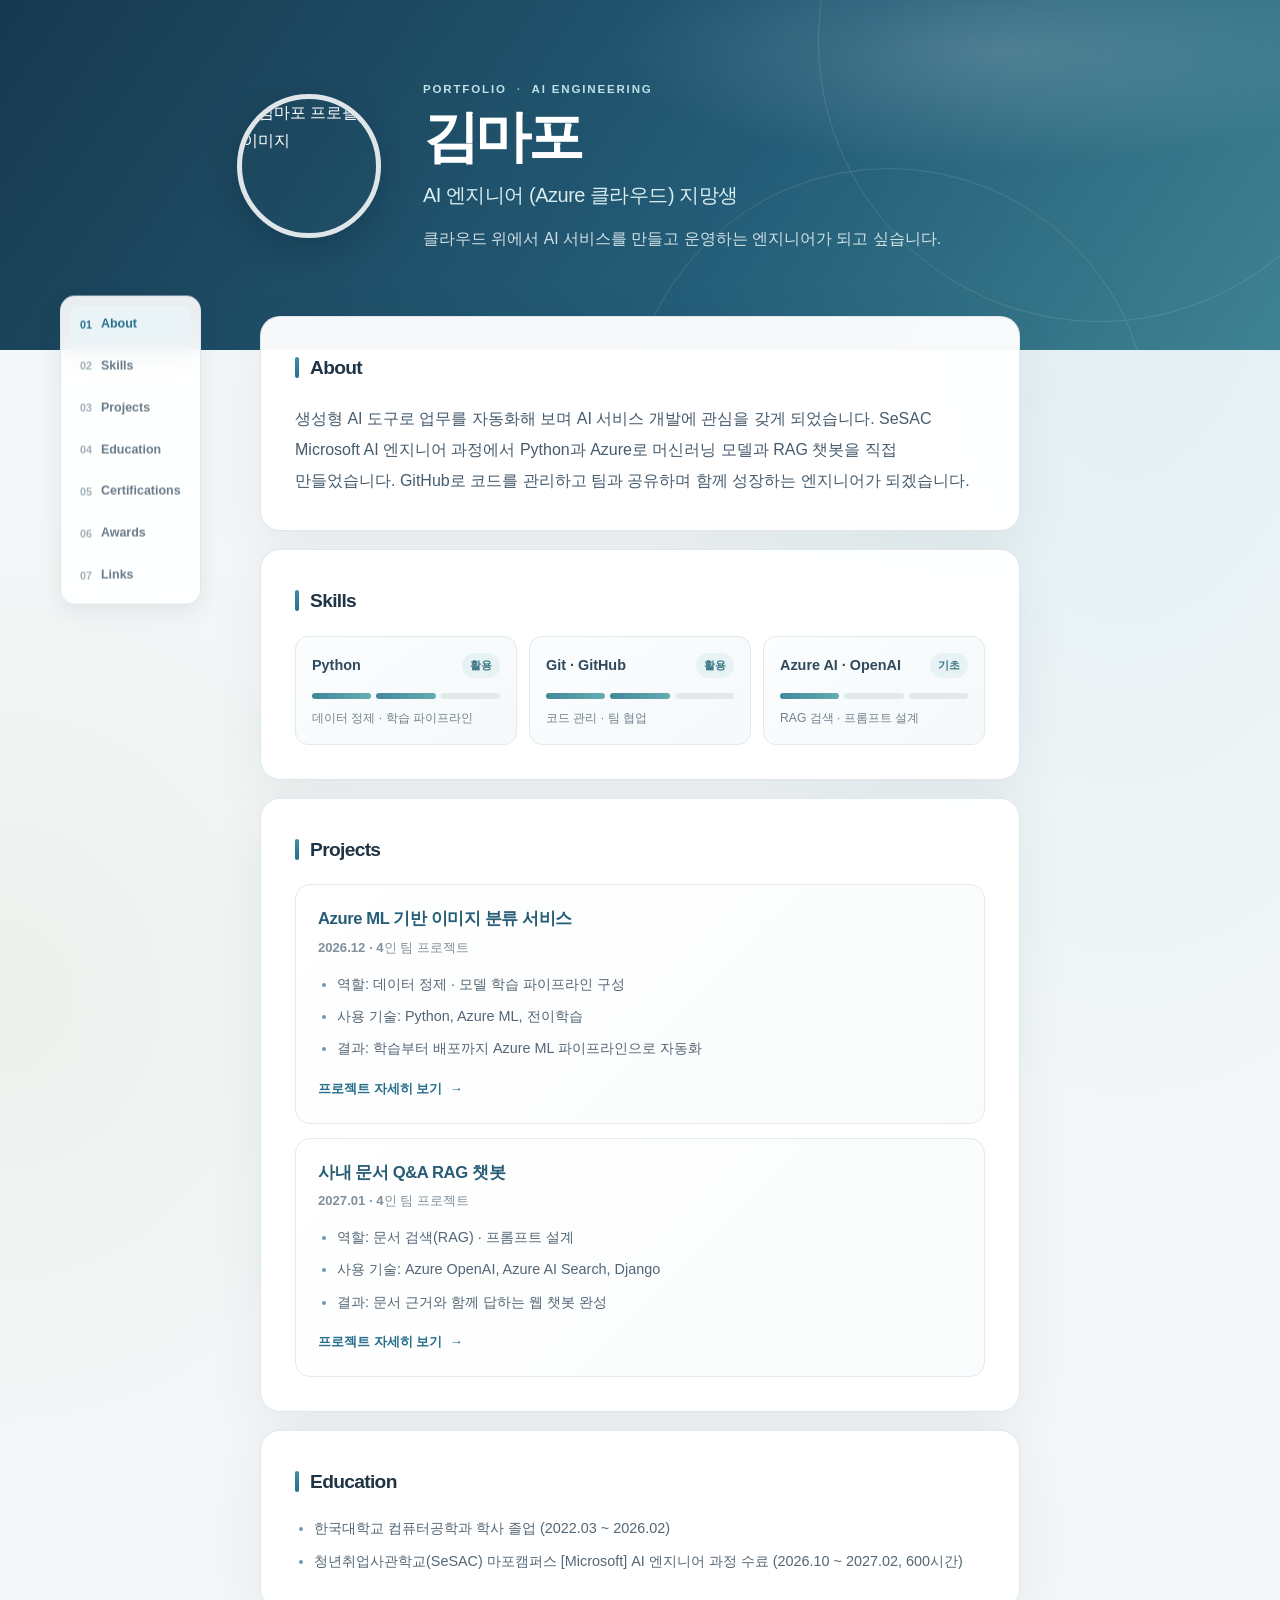
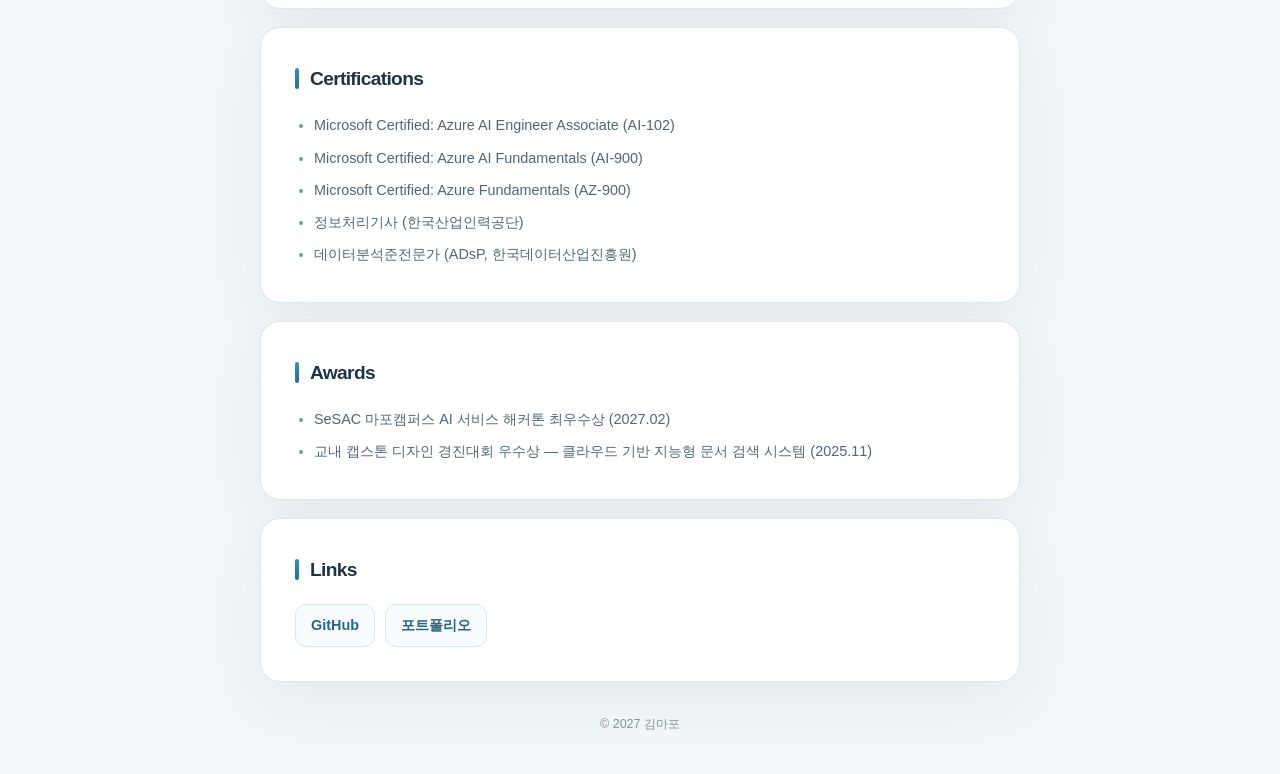
==== index.html @ d74d45f2 "Visualize skill levels and add context" ====
<!DOCTYPE html>
<html lang="ko">
  <head>
    <meta charset="utf-8">
    <meta name="viewport" content="width=device-width, initial-scale=1">
    <!-- 여기를 내 내용으로 수정 -->
    <title>김마포 | 이력서</title>
    <link rel="stylesheet" href="style.css">
  </head>
  <body>
    <header class="hero">
      <!-- 내 사진으로 바꾸려면: 사진 파일(예: me.jpg)을 이 폴더에 넣고 src="me.jpg" 로 수정 -->
      <img class="photo" src="profile.svg" alt="김마포 프로필 이미지" width="140" height="140">
      <p class="hero-kicker">PORTFOLIO <span>·</span> AI ENGINEERING</p>
      <!-- 여기를 내 내용으로 수정 -->
      <h1>김마포</h1>
      <!-- 여기를 내 내용으로 수정 -->
      <h2>AI 엔지니어 (Azure 클라우드) 지망생</h2>
      <!-- 여기를 내 내용으로 수정 -->
      <p>클라우드 위에서 AI 서비스를 만들고 운영하는 엔지니어가 되고 싶습니다.</p>
    </header>
    <nav class="section-index" aria-label="페이지 섹션">
      <ol>
        <li><a href="#about" aria-current="location"><span>01</span><span class="index-label">About</span></a></li>
        <li><a href="#skills"><span>02</span><span class="index-label">Skills</span></a></li>
        <li><a href="#projects"><span>03</span><span class="index-label">Projects</span></a></li>
        <li><a href="#education"><span>04</span><span class="index-label">Education</span></a></li>
        <li><a href="#certifications"><span>05</span><span class="index-label">Certifications</span></a></li>
        <li><a href="#awards"><span>06</span><span class="index-label">Awards</span></a></li>
        <li><a href="#links"><span>07</span><span class="index-label">Links</span></a></li>
      </ol>
    </nav>
    <main>
      <section class="card" id="about">
        <h2>About</h2>
        <!-- 여기를 내 내용으로 수정 -->
        <p>
          생성형 AI 도구로 업무를 자동화해 보며 AI 서비스 개발에 관심을 갖게 되었습니다.
          SeSAC Microsoft AI 엔지니어 과정에서 Python과 Azure로 머신러닝 모델과 RAG 챗봇을 직접 만들었습니다.
          GitHub로 코드를 관리하고 팀과 공유하며 함께 성장하는 엔지니어가 되겠습니다.
        </p>
      </section>
      <section class="card" id="skills">
        <h2>Skills</h2>
        <ul class="skills">
          <li class="skill-item">
            <div class="skill-heading"><span>Python</span><span class="level">활용</span></div>
            <div class="skill-meter" role="img" aria-label="Python 숙련도: 활용"><span class="filled"></span><span class="filled"></span><span></span></div>
            <p class="skill-note">데이터 정제 · 학습 파이프라인</p>
          </li>
          <li class="skill-item">
            <div class="skill-heading"><span>Git · GitHub</span><span class="level">활용</span></div>
            <div class="skill-meter" role="img" aria-label="Git · GitHub 숙련도: 활용"><span class="filled"></span><span class="filled"></span><span></span></div>
            <p class="skill-note">코드 관리 · 팀 협업</p>
          </li>
          <li class="skill-item">
            <div class="skill-heading"><span>Azure AI · OpenAI</span><span class="level">기초</span></div>
            <div class="skill-meter" role="img" aria-label="Azure AI · OpenAI 숙련도: 기초"><span class="filled"></span><span></span><span></span></div>
            <p class="skill-note">RAG 검색 · 프롬프트 설계</p>
          </li>
        </ul>
      </section>
      <section class="card" id="projects">
        <h2>Projects</h2>
        <article class="project">
          <!-- 여기를 내 내용으로 수정 -->
          <h3><a href="project-azure-ml.html">Azure ML 기반 이미지 분류 서비스</a></h3>
          <!-- 여기를 내 내용으로 수정 -->
          <p class="meta">2026.12 · 4인 팀 프로젝트</p>
          <ul>
            <!-- 여기를 내 내용으로 수정 -->
            <li>역할: 데이터 정제 · 모델 학습 파이프라인 구성</li>
            <!-- 여기를 내 내용으로 수정 -->
            <li>사용 기술: Python, Azure ML, 전이학습</li>
            <!-- 여기를 내 내용으로 수정 -->
            <li>결과: 학습부터 배포까지 Azure ML 파이프라인으로 자동화</li>
          </ul>
          <a class="project-more" href="project-azure-ml.html">프로젝트 자세히 보기 <span aria-hidden="true">→</span></a>
        </article>
        <article class="project">
          <!-- 여기를 내 내용으로 수정 -->
          <h3><a href="project-rag-chatbot.html">사내 문서 Q&amp;A RAG 챗봇</a></h3>
          <!-- 여기를 내 내용으로 수정 -->
          <p class="meta">2027.01 · 4인 팀 프로젝트</p>
          <ul>
            <!-- 여기를 내 내용으로 수정 -->
            <li>역할: 문서 검색(RAG) · 프롬프트 설계</li>
            <!-- 여기를 내 내용으로 수정 -->
            <li>사용 기술: Azure OpenAI, Azure AI Search, Django</li>
            <!-- 여기를 내 내용으로 수정 -->
            <li>결과: 문서 근거와 함께 답하는 웹 챗봇 완성</li>
          </ul>
          <a class="project-more" href="project-rag-chatbot.html">프로젝트 자세히 보기 <span aria-hidden="true">→</span></a>
        </article>
      </section>
      <section class="card" id="education">
        <h2>Education</h2>
        <ul>
          <!-- 여기를 내 내용으로 수정 -->
          <li>한국대학교 컴퓨터공학과 학사 졸업 (2022.03 ~ 2026.02)</li>
          <!-- 여기를 내 내용으로 수정 -->
          <li>청년취업사관학교(SeSAC) 마포캠퍼스 [Microsoft] AI 엔지니어 과정 수료 (2026.10 ~ 2027.02, 600시간)</li>
        </ul>
      </section>
      <section class="card" id="certifications">
        <h2>Certifications</h2>
        <ul>
          <!-- 여기를 내 내용으로 수정 -->
          <li>Microsoft Certified: Azure AI Engineer Associate (AI-102)</li>
          <!-- 여기를 내 내용으로 수정 -->
          <li>Microsoft Certified: Azure AI Fundamentals (AI-900)</li>
          <!-- 여기를 내 내용으로 수정 -->
          <li>Microsoft Certified: Azure Fundamentals (AZ-900)</li>
          <!-- 여기를 내 내용으로 수정 -->
          <li>정보처리기사 (한국산업인력공단)</li>
          <!-- 여기를 내 내용으로 수정 -->
          <li>데이터분석준전문가 (ADsP, 한국데이터산업진흥원)</li>
        </ul>
      </section>
      <section class="card" id="awards">
        <h2>Awards</h2>
        <ul>
          <!-- 여기를 내 내용으로 수정 -->
          <li>SeSAC 마포캠퍼스 AI 서비스 해커톤 최우수상 (2027.02)</li>
          <!-- 여기를 내 내용으로 수정 -->
          <li>교내 캡스톤 디자인 경진대회 우수상 — 클라우드 기반 지능형 문서 검색 시스템 (2025.11)</li>
        </ul>
      </section>
      <section class="card" id="links">
        <h2>Links</h2>
        <ul class="links">
          <li>
            <!-- 여기를 내 내용으로 수정 -->
            <a href="https://github.com/">GitHub</a>
          </li>
          <li>
            <!-- 여기를 내 내용으로 수정 -->
            <a href="https://vercel.com/">포트폴리오</a>
          </li>
        </ul>
      </section>
    </main>
    <footer>
      <!-- 여기를 내 내용으로 수정 -->
      <p>© 2027 김마포</p>
    </footer>
    <script>
      const sections = document.querySelectorAll("main section[id]");
      const indexLinks = document.querySelectorAll(".section-index a");

      const sectionObserver = new IntersectionObserver((entries) => {
        const visibleSections = entries
          .filter((entry) => entry.isIntersecting)
          .sort((a, b) => b.intersectionRatio - a.intersectionRatio);

        if (visibleSections.length === 0) return;

        const activeId = visibleSections[0].target.id;
        indexLinks.forEach((link) => {
          if (link.hash === `#${activeId}`) {
            link.setAttribute("aria-current", "location");
          } else {
            link.removeAttribute("aria-current");
          }
        });
      }, { rootMargin: "-20% 0px -55% 0px", threshold: [0, 0.25, 0.5, 0.75] });

      sections.forEach((section) => sectionObserver.observe(section));
    </script>
  </body>
</html>
---- style.css ----
:root {
  color-scheme: light;
  --ink: #1f3445;
  --muted: #647688;
  --accent: #276d8d;
  --accent-soft: #eaf4f7;
  --paper: #ffffff;
  --line: #e4ebef;
  --shadow: 0 18px 55px rgb(31 52 69 / 7%);
}

* {
  box-sizing: border-box;
}

html {
  scroll-behavior: smooth;
}

body {
  margin: 0;
  background:
    radial-gradient(ellipse at 88% 8%, rgb(205 230 236 / 52%), transparent 32rem),
    radial-gradient(ellipse at 0% 42%, rgb(232 238 232 / 72%), transparent 28rem),
    #f4f7f8;
  color: var(--ink);
  font-family: "Apple SD Gothic Neo", "Malgun Gothic", sans-serif;
  line-height: 1.75;
  scroll-behavior: smooth;
  -webkit-font-smoothing: antialiased;
}

.hero {
  position: relative;
  display: grid;
  grid-template-columns: 152px minmax(0, 620px);
  grid-template-rows: auto auto auto auto;
  align-content: center;
  justify-content: center;
  column-gap: 34px;
  min-height: 350px;
  padding: 64px 24px 82px;
  overflow: hidden;
  background:
    radial-gradient(ellipse at 78% 15%, rgb(255 255 255 / 17%), transparent 24rem),
    linear-gradient(125deg, #17394f, #245d78 58%, #3f8393);
  color: #fff;
}

.hero::before,
.hero::after {
  position: absolute;
  border: 1px solid rgb(255 255 255 / 12%);
  border-radius: 50%;
  content: "";
  pointer-events: none;
}

.hero::before {
  top: -240px;
  right: -100px;
  width: 560px;
  height: 560px;
}

.hero::after {
  right: 130px;
  bottom: -340px;
  width: 520px;
  height: 520px;
}

.photo {
  z-index: 1;
  grid-column: 1;
  grid-row: 1 / span 4;
  align-self: center;
  width: 144px;
  height: 144px;
  border: 5px solid rgb(255 255 255 / 86%);
  border-radius: 50%;
  object-fit: cover;
  box-shadow: 0 12px 30px rgb(5 28 42 / 25%);
}

.hero-kicker {
  z-index: 1;
  grid-column: 2;
  grid-row: 1;
  margin: 0 0 4px;
  color: #bfe1e8;
  font-size: 0.72rem;
  font-weight: 700;
  letter-spacing: 0.16em;
}

.hero-kicker span {
  padding: 0 5px;
  color: #83c4ce;
}

.hero h1 {
  z-index: 1;
  grid-column: 2;
  grid-row: 2;
  margin: 0;
  font-size: clamp(2.5rem, 6vw, 3.5rem);
  font-weight: 750;
  letter-spacing: -0.065em;
  line-height: 1.2;
}

.hero h2 {
  z-index: 1;
  grid-column: 2;
  grid-row: 3;
  margin: 8px 0 0;
  color: #d8edf0;
  font-size: clamp(1rem, 2.4vw, 1.25rem);
  font-weight: 500;
  letter-spacing: -0.025em;
}

.hero > p:last-child {
  z-index: 1;
  grid-column: 2;
  grid-row: 4;
  margin: 12px 0 0;
  color: rgb(242 250 250 / 84%);
  font-size: 0.98rem;
}

main {
  position: relative;
  display: grid;
  gap: 18px;
  width: min(100% - 36px, 760px);
  margin: -34px auto 0;
  padding-bottom: 28px;
}

.card {
  padding: clamp(24px, 4vw, 34px);
  border: 1px solid rgb(216 227 232 / 80%);
  border-radius: 20px;
  background: rgb(255 255 255 / 96%);
  box-shadow: var(--shadow);
  scroll-margin-top: 28px;
}

.card > h2 {
  display: flex;
  align-items: center;
  gap: 11px;
  margin: 0 0 18px;
  color: var(--ink);
  font-size: 1.2rem;
  font-weight: 750;
  letter-spacing: -0.035em;
}

.card > h2::before {
  width: 4px;
  height: 21px;
  border-radius: 9px;
  background: linear-gradient(180deg, #3c91a7, #276d8d);
  content: "";
}

.card > p {
  margin: 0;
  color: #465b6d;
  line-height: 1.95;
  word-break: keep-all;
}

.skills,
.links {
  display: flex;
  flex-wrap: wrap;
  gap: 10px;
  margin: 0;
  padding: 0;
  list-style: none;
}

.skills {
  display: grid;
  grid-template-columns: repeat(auto-fit, minmax(175px, 1fr));
  gap: 12px;
}

.skill-item {
  min-width: 0;
  padding: 16px;
  border: 1px solid #e1eaee;
  border-radius: 13px;
  background: linear-gradient(145deg, #fbfdfe, #f5f9fa);
}

.skill-heading {
  display: flex;
  align-items: center;
  justify-content: space-between;
  gap: 8px;
  color: #30495b;
  font-size: 0.9rem;
  font-weight: 650;
}

.level {
  flex: none;
  padding: 3px 8px;
  border-radius: 999px;
  background: #e6f2f4;
  color: #397583;
  font-size: 0.7rem;
  font-weight: 700;
}

.skill-meter {
  display: grid;
  grid-template-columns: repeat(3, 1fr);
  gap: 5px;
  margin-top: 15px;
}

.skill-meter span {
  height: 6px;
  border-radius: 999px;
  background: #e2e9ec;
}

.skill-meter .filled {
  background: linear-gradient(90deg, #43889a, #65acb2);
}

.skill-note {
  margin: 10px 0 0;
  color: #72818d;
  font-size: 0.76rem;
  line-height: 1.5;
  word-break: keep-all;
}

.project {
  margin-top: 14px;
  padding: 21px 22px;
  border: 1px solid var(--line);
  border-radius: 15px;
  background: linear-gradient(135deg, #fff, #f9fbfc);
  transition: border-color 180ms ease, box-shadow 180ms ease, transform 180ms ease;
}

.project:first-of-type {
  margin-top: 0;
}

.project:hover {
  transform: translateY(-2px);
  border-color: #c4dce3;
  box-shadow: 0 10px 24px rgb(31 52 69 / 7%);
}

.project h3 {
  margin: 0;
  color: #285d77;
  font-size: 1.04rem;
  font-weight: 750;
  letter-spacing: -0.025em;
  line-height: 1.55;
}

.project h3 a {
  color: inherit;
  text-decoration: none;
}

.project h3 a:hover {
  color: var(--accent);
}

.meta {
  margin: 5px 0 12px;
  color: #82909b;
  font-size: 0.82rem;
  font-weight: 550;
}

.project ul,
.card > ul:not(.skills):not(.links) {
  display: grid;
  gap: 7px;
  margin: 0;
  padding-left: 19px;
  color: #536675;
  font-size: 0.9rem;
}

.project li::marker,
.card > ul:not(.skills):not(.links) li::marker {
  color: #65a0aa;
}

.project-more {
  display: inline-flex;
  align-items: center;
  gap: 7px;
  margin-top: 15px;
  color: var(--accent);
  font-size: 0.83rem;
  font-weight: 750;
  text-decoration: none;
}

.project-more span {
  transition: transform 160ms ease;
}

.project-more:hover span {
  transform: translateX(4px);
}

.links a {
  display: inline-flex;
  align-items: center;
  min-height: 42px;
  padding: 8px 15px;
  border: 1px solid #dbe8ec;
  border-radius: 11px;
  background: #f8fbfc;
  color: #28677f;
  font-size: 0.9rem;
  font-weight: 700;
  text-decoration: none;
  transition: background-color 160ms ease, border-color 160ms ease, transform 160ms ease;
}

.links a:hover {
  transform: translateY(-1px);
  border-color: #b8d6de;
  background: #edf6f8;
}

.section-index {
  position: fixed;
  z-index: 5;
  top: 50%;
  left: max(20px, calc((100vw - 1160px) / 2));
  transform: translateY(-50%);
}

.section-index ol {
  display: grid;
  gap: 4px;
  margin: 0;
  padding: 9px;
  list-style: none;
  border: 1px solid rgb(218 229 233 / 88%);
  border-radius: 15px;
  background: rgb(255 255 255 / 91%);
  box-shadow: 0 8px 24px rgb(31 52 69 / 9%);
  backdrop-filter: blur(14px);
}

.section-index a {
  display: flex;
  align-items: center;
  gap: 9px;
  min-width: 112px;
  padding: 8px 10px;
  border-radius: 9px;
  color: #687b89;
  font-size: 0.78rem;
  font-weight: 650;
  text-decoration: none;
  transition: background-color 160ms ease, color 160ms ease;
}

.section-index a span:first-child {
  color: #a0afb9;
  font-size: 0.67rem;
  font-variant-numeric: tabular-nums;
}

.section-index a:hover,
.section-index a[aria-current="location"] {
  background: var(--accent-soft);
  color: var(--accent);
}

.section-index a[aria-current="location"] span:first-child {
  color: var(--accent);
}

footer {
  padding: 4px 16px 38px;
  color: #8796a1;
  font-size: 0.78rem;
  text-align: center;
}

footer p {
  margin: 0;
}

.detail-hero {
  padding: 28px 24px 76px;
  background:
    radial-gradient(ellipse at 80% 8%, rgb(255 255 255 / 15%), transparent 24rem),
    linear-gradient(125deg, #17394f, #245d78 58%, #3f8393);
  color: #fff;
}

.detail-hero-inner,
.detail-main {
  width: min(100% - 36px, 760px);
  margin-right: auto;
  margin-left: auto;
}

.back-link {
  display: inline-flex;
  align-items: center;
  gap: 8px;
  margin-bottom: 37px;
  color: #d8edf0;
  font-size: 0.86rem;
  font-weight: 650;
  text-decoration: none;
}

.back-link:hover {
  color: #fff;
}

.detail-kicker {
  margin: 0 0 8px;
  color: #bfe1e8;
  font-size: 0.72rem;
  font-weight: 700;
  letter-spacing: 0.15em;
}

.detail-hero h1 {
  max-width: 20ch;
  margin: 0;
  font-size: clamp(2rem, 5vw, 3rem);
  letter-spacing: -0.055em;
  line-height: 1.25;
  word-break: keep-all;
}

.detail-meta {
  margin: 12px 0 0;
  color: rgb(242 250 250 / 80%);
  font-size: 0.9rem;
}

.detail-main {
  display: grid;
  gap: 16px;
  margin-top: -36px;
  padding-bottom: 32px;
}

.detail-card {
  padding: clamp(23px, 4vw, 32px);
  border: 1px solid rgb(216 227 232 / 88%);
  border-radius: 18px;
  background: rgb(255 255 255 / 97%);
  box-shadow: var(--shadow);
}

.detail-card h2 {
  display: flex;
  align-items: center;
  gap: 10px;
  margin: 0 0 14px;
  font-size: 1.1rem;
  letter-spacing: -0.03em;
}

.detail-card h2::before {
  width: 4px;
  height: 19px;
  border-radius: 9px;
  background: linear-gradient(180deg, #3c91a7, #276d8d);
  content: "";
}

.detail-card p {
  margin: 0;
  color: #536675;
  word-break: keep-all;
}

.detail-card ul {
  display: grid;
  gap: 9px;
  margin: 0;
  padding-left: 20px;
  color: #536675;
}

.detail-card li::marker {
  color: #65a0aa;
}

.detail-result {
  border-color: #d7e8e9;
  background: linear-gradient(135deg, #f1f8f8, #fff 82%);
}

.detail-tags {
  display: flex;
  flex-wrap: wrap;
  gap: 8px;
  margin: 0;
  padding: 0;
  list-style: none;
}

.detail-tags li {
  padding: 6px 11px;
  border: 1px solid #dfebee;
  border-radius: 999px;
  background: #f7fbfc;
  color: #38677a;
  font-size: 0.82rem;
  font-weight: 650;
}

@media (max-width: 1120px) {
  .section-index {
    top: auto;
    right: 12px;
    bottom: 12px;
    left: 12px;
    transform: none;
  }

  .section-index ol {
    display: flex;
    justify-content: space-around;
    gap: 2px;
    padding: 6px;
  }

  .section-index a {
    justify-content: center;
    min-width: 0;
    padding: 9px 10px;
  }

  .index-label {
    display: none;
  }

  body {
    padding-bottom: 74px;
  }
}

@media (max-width: 700px) {
  .hero {
    grid-template-columns: 1fr;
    grid-template-rows: auto auto auto auto auto;
    justify-items: center;
    min-height: 0;
    padding: 48px 22px 66px;
    text-align: center;
  }

  .photo {
    grid-column: 1;
    grid-row: 1;
    width: 116px;
    height: 116px;
    margin-bottom: 20px;
  }

  .hero-kicker {
    grid-column: 1;
    grid-row: 2;
    font-size: 0.65rem;
  }

  .hero h1 {
    grid-column: 1;
    grid-row: 3;
  }

  .hero h2 {
    grid-column: 1;
    grid-row: 4;
  }

  .hero > p:last-child {
    grid-column: 1;
    grid-row: 5;
    max-width: 34ch;
    font-size: 0.9rem;
  }

  main {
    width: min(100% - 28px, 600px);
    gap: 13px;
    margin-top: -27px;
  }

  .card {
    border-radius: 17px;
  }

  .project {
    padding: 18px;
  }

  .detail-hero {
    padding: 23px 0 66px;
  }

  .detail-hero-inner,
  .detail-main {
    width: min(100% - 28px, 600px);
  }

  .back-link {
    margin-bottom: 28px;
  }

  .card > p {
    font-size: 0.93rem;
  }
}

@media (max-width: 380px) {
  .section-index {
    right: 7px;
    bottom: 8px;
    left: 7px;
  }

  .section-index a {
    padding: 8px 6px;
  }

  .section-index a span:first-child {
    font-size: 0.62rem;
  }
}

@media (prefers-reduced-motion: reduce) {
  html,
  body {
    scroll-behavior: auto;
  }

  *,
  *::before,
  *::after {
    transition-duration: 0.01ms !important;
  }
}
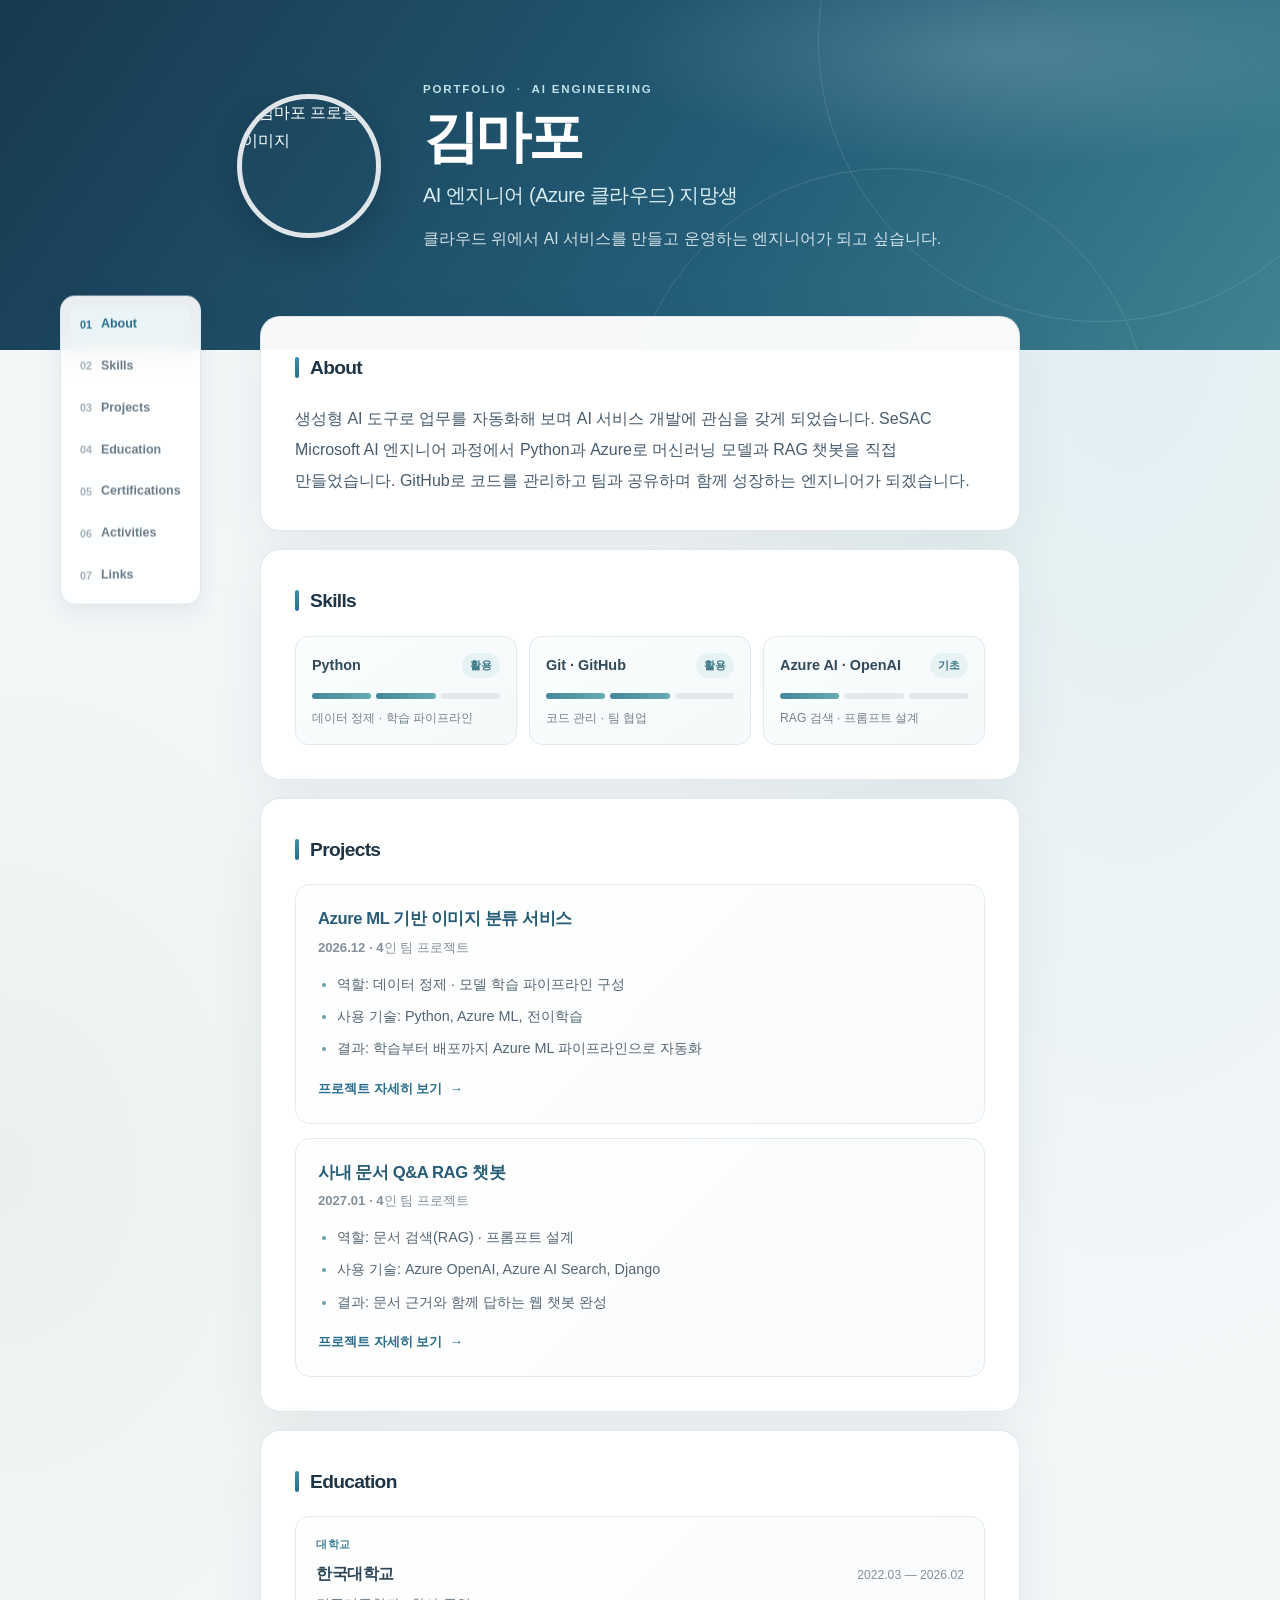
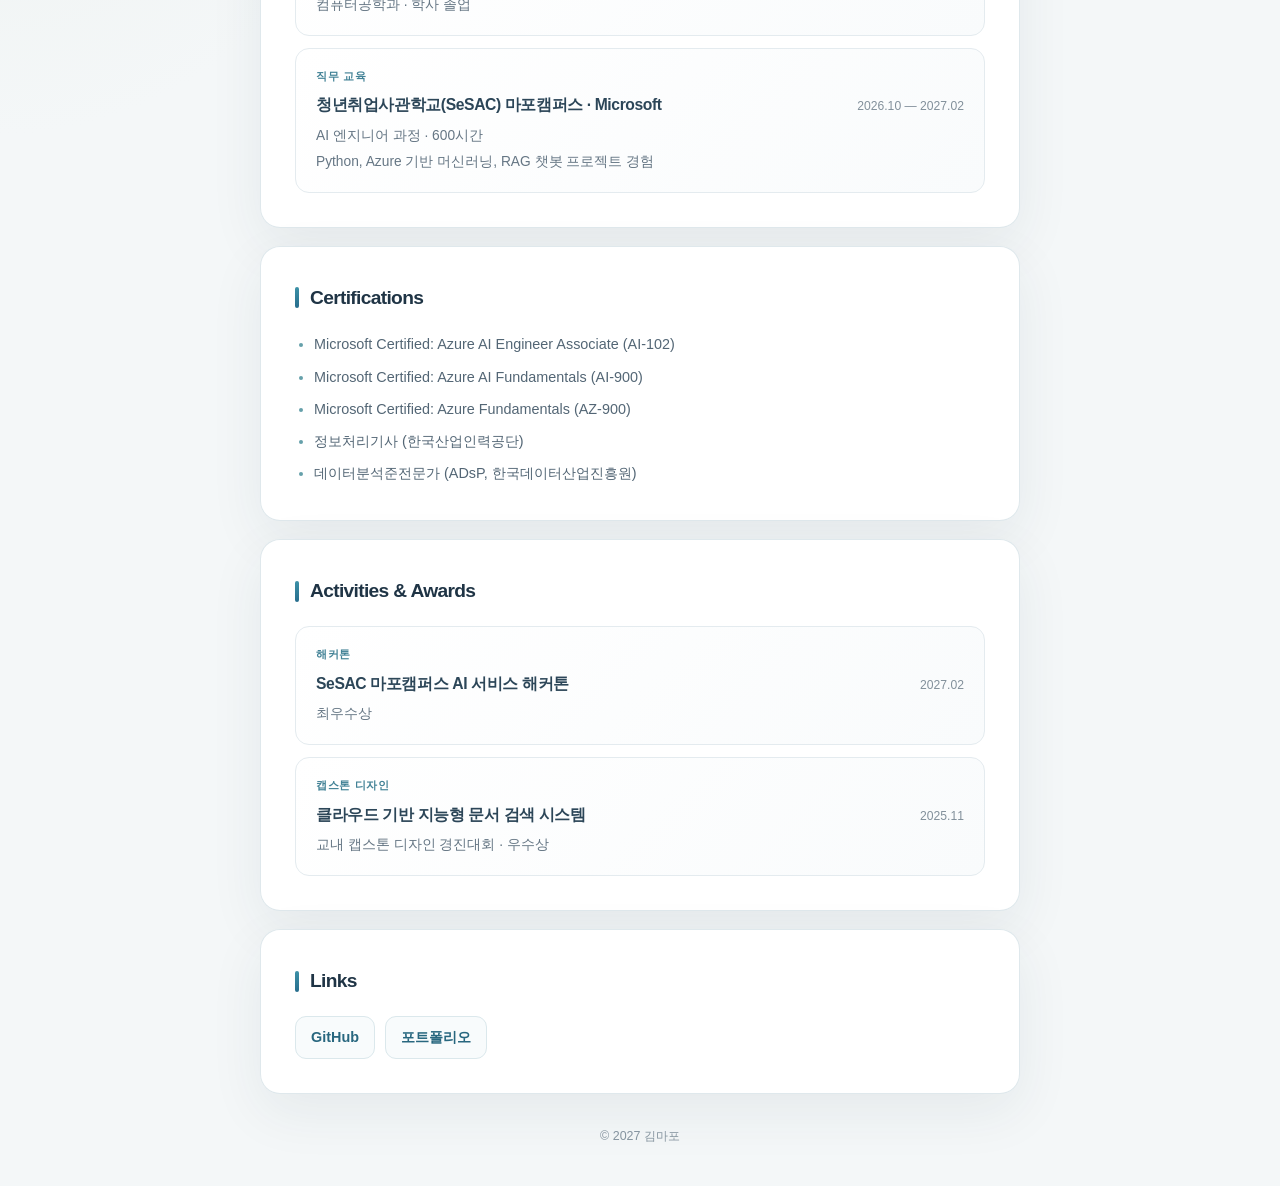
==== commit 0e012c41: "Organize education and extracurricular records" ====
--- a/index.html
+++ b/index.html
@@ -26,7 +26,7 @@
         <li><a href="#projects"><span>03</span><span class="index-label">Projects</span></a></li>
         <li><a href="#education"><span>04</span><span class="index-label">Education</span></a></li>
         <li><a href="#certifications"><span>05</span><span class="index-label">Certifications</span></a></li>
-        <li><a href="#awards"><span>06</span><span class="index-label">Awards</span></a></li>
+        <li><a href="#awards"><span>06</span><span class="index-label">Activities</span></a></li>
         <li><a href="#links"><span>07</span><span class="index-label">Links</span></a></li>
       </ol>
     </nav>
@@ -95,12 +95,25 @@
       </section>
       <section class="card" id="education">
         <h2>Education</h2>
-        <ul>
-          <!-- 여기를 내 내용으로 수정 -->
-          <li>한국대학교 컴퓨터공학과 학사 졸업 (2022.03 ~ 2026.02)</li>
-          <!-- 여기를 내 내용으로 수정 -->
-          <li>청년취업사관학교(SeSAC) 마포캠퍼스 [Microsoft] AI 엔지니어 과정 수료 (2026.10 ~ 2027.02, 600시간)</li>
-        </ul>
+        <div class="education-records">
+          <article class="education-record">
+            <p class="record-label">대학교</p>
+            <div class="record-heading">
+              <h3>한국대학교</h3>
+              <span class="record-period">2022.03 — 2026.02</span>
+            </div>
+            <p class="record-detail">컴퓨터공학과 · 학사 졸업</p>
+          </article>
+          <article class="education-record">
+            <p class="record-label">직무 교육</p>
+            <div class="record-heading">
+              <h3>청년취업사관학교(SeSAC) 마포캠퍼스 · Microsoft</h3>
+              <span class="record-period">2026.10 — 2027.02</span>
+            </div>
+            <p class="record-detail">AI 엔지니어 과정 · 600시간</p>
+            <p class="record-detail">Python, Azure 기반 머신러닝, RAG 챗봇 프로젝트 경험</p>
+          </article>
+        </div>
       </section>
       <section class="card" id="certifications">
         <h2>Certifications</h2>
@@ -118,13 +131,25 @@
         </ul>
       </section>
       <section class="card" id="awards">
-        <h2>Awards</h2>
-        <ul>
-          <!-- 여기를 내 내용으로 수정 -->
-          <li>SeSAC 마포캠퍼스 AI 서비스 해커톤 최우수상 (2027.02)</li>
-          <!-- 여기를 내 내용으로 수정 -->
-          <li>교내 캡스톤 디자인 경진대회 우수상 — 클라우드 기반 지능형 문서 검색 시스템 (2025.11)</li>
-        </ul>
+        <h2>Activities &amp; Awards</h2>
+        <div class="education-records">
+          <article class="education-record activity-record">
+            <p class="record-label">해커톤</p>
+            <div class="record-heading">
+              <h3>SeSAC 마포캠퍼스 AI 서비스 해커톤</h3>
+              <span class="record-period">2027.02</span>
+            </div>
+            <p class="record-detail">최우수상</p>
+          </article>
+          <article class="education-record activity-record">
+            <p class="record-label">캡스톤 디자인</p>
+            <div class="record-heading">
+              <h3>클라우드 기반 지능형 문서 검색 시스템</h3>
+              <span class="record-period">2025.11</span>
+            </div>
+            <p class="record-detail">교내 캡스톤 디자인 경진대회 · 우수상</p>
+          </article>
+        </div>
       </section>
       <section class="card" id="links">
         <h2>Links</h2>
--- a/style.css
+++ b/style.css
@@ -300,6 +300,60 @@
 .project li::marker,
 .card > ul:not(.skills):not(.links) li::marker {
   color: #65a0aa;
+}
+
+.education-records {
+  display: grid;
+  gap: 12px;
+}
+
+.education-record {
+  padding: 18px 20px;
+  border: 1px solid var(--line);
+  border-radius: 14px;
+  background: linear-gradient(135deg, #fff, #f9fbfc);
+}
+
+.record-label {
+  margin: 0 0 5px;
+  color: #428296;
+  font-size: 0.7rem;
+  font-weight: 750;
+  letter-spacing: 0.06em;
+}
+
+.record-heading {
+  display: flex;
+  align-items: baseline;
+  justify-content: space-between;
+  gap: 14px;
+}
+
+.record-heading h3 {
+  margin: 0;
+  color: #2c4658;
+  font-size: 0.98rem;
+  font-weight: 750;
+  letter-spacing: -0.025em;
+  word-break: keep-all;
+}
+
+.record-period {
+  flex: none;
+  color: #82909b;
+  font-size: 0.76rem;
+  font-variant-numeric: tabular-nums;
+}
+
+.record-detail {
+  margin: 5px 0 0;
+  color: #657684;
+  font-size: 0.86rem;
+  word-break: keep-all;
+}
+
+.record-detail + .record-detail {
+  margin-top: 2px;
 }
 
 .project-more {
@@ -617,6 +671,16 @@
     padding: 18px;
   }
 
+  .education-record {
+    padding: 16px;
+  }
+
+  .record-heading {
+    align-items: flex-start;
+    flex-direction: column;
+    gap: 2px;
+  }
+
   .detail-hero {
     padding: 23px 0 66px;
   }
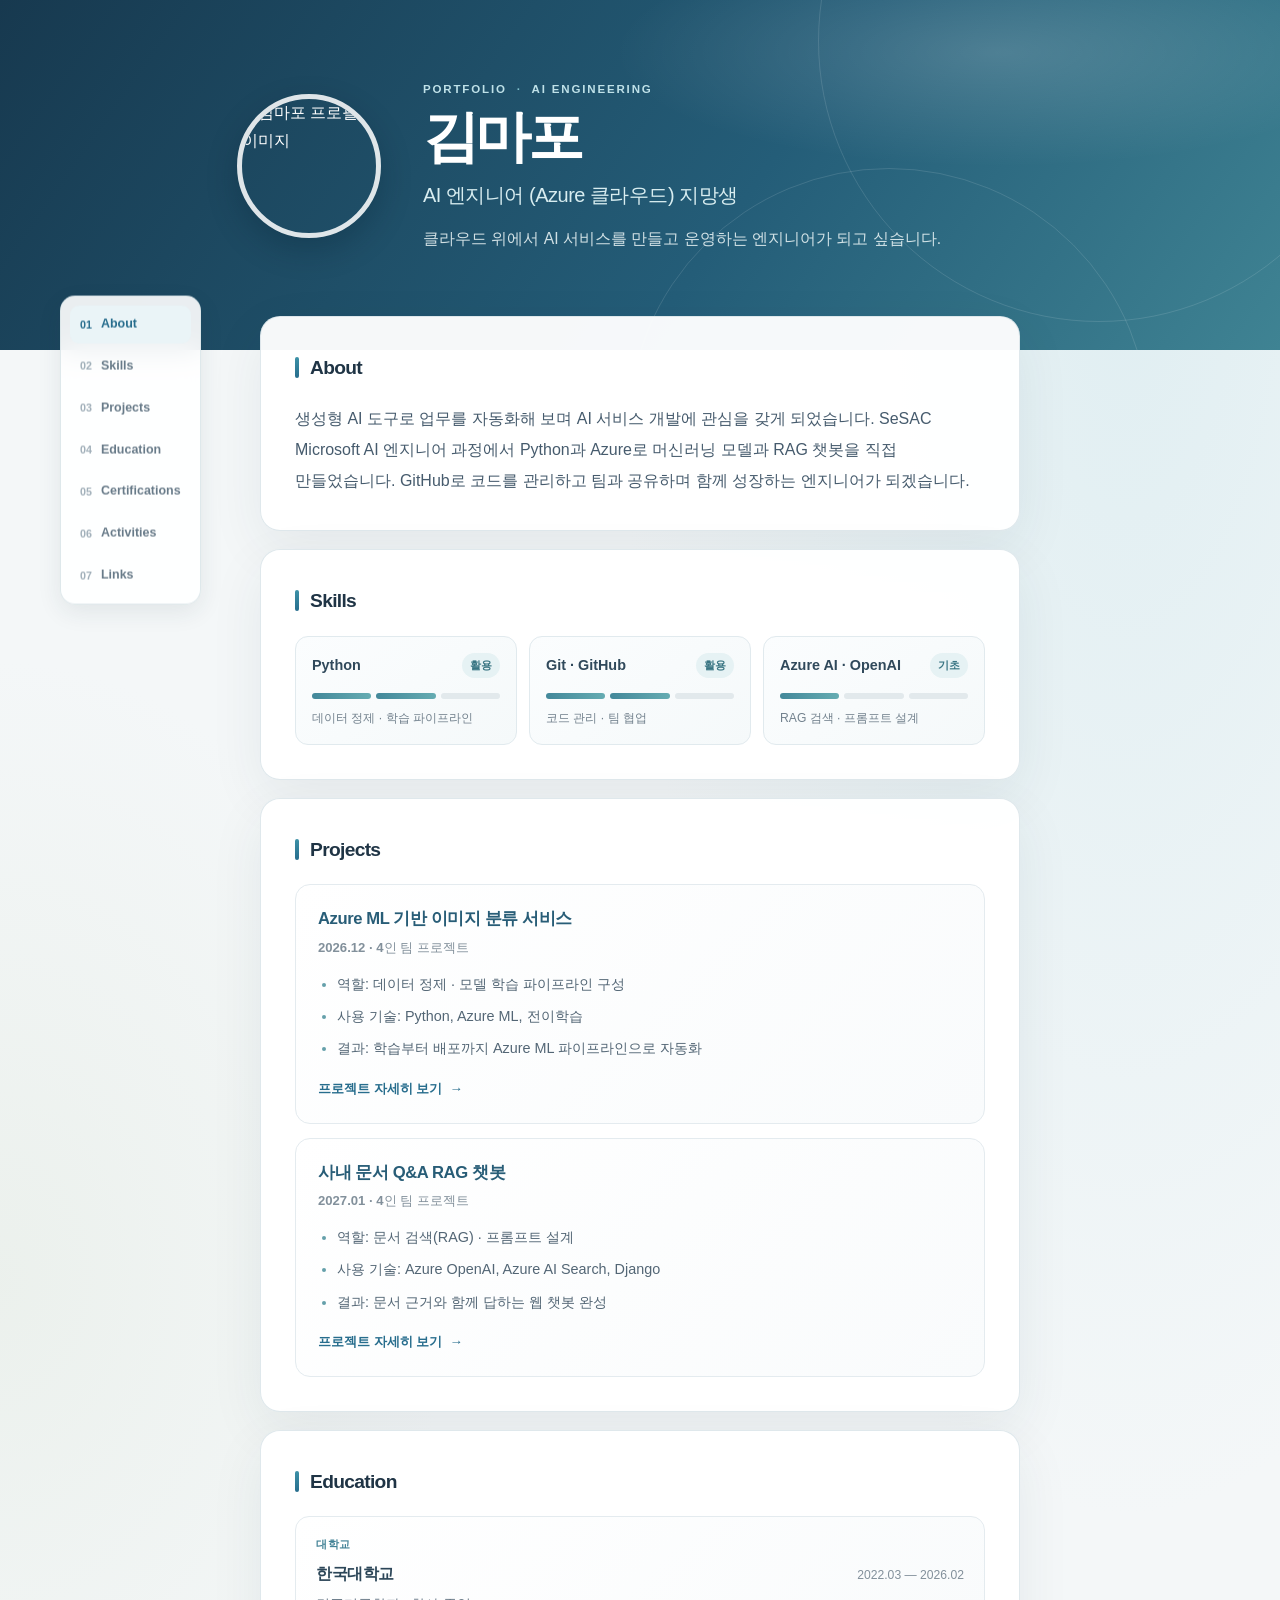
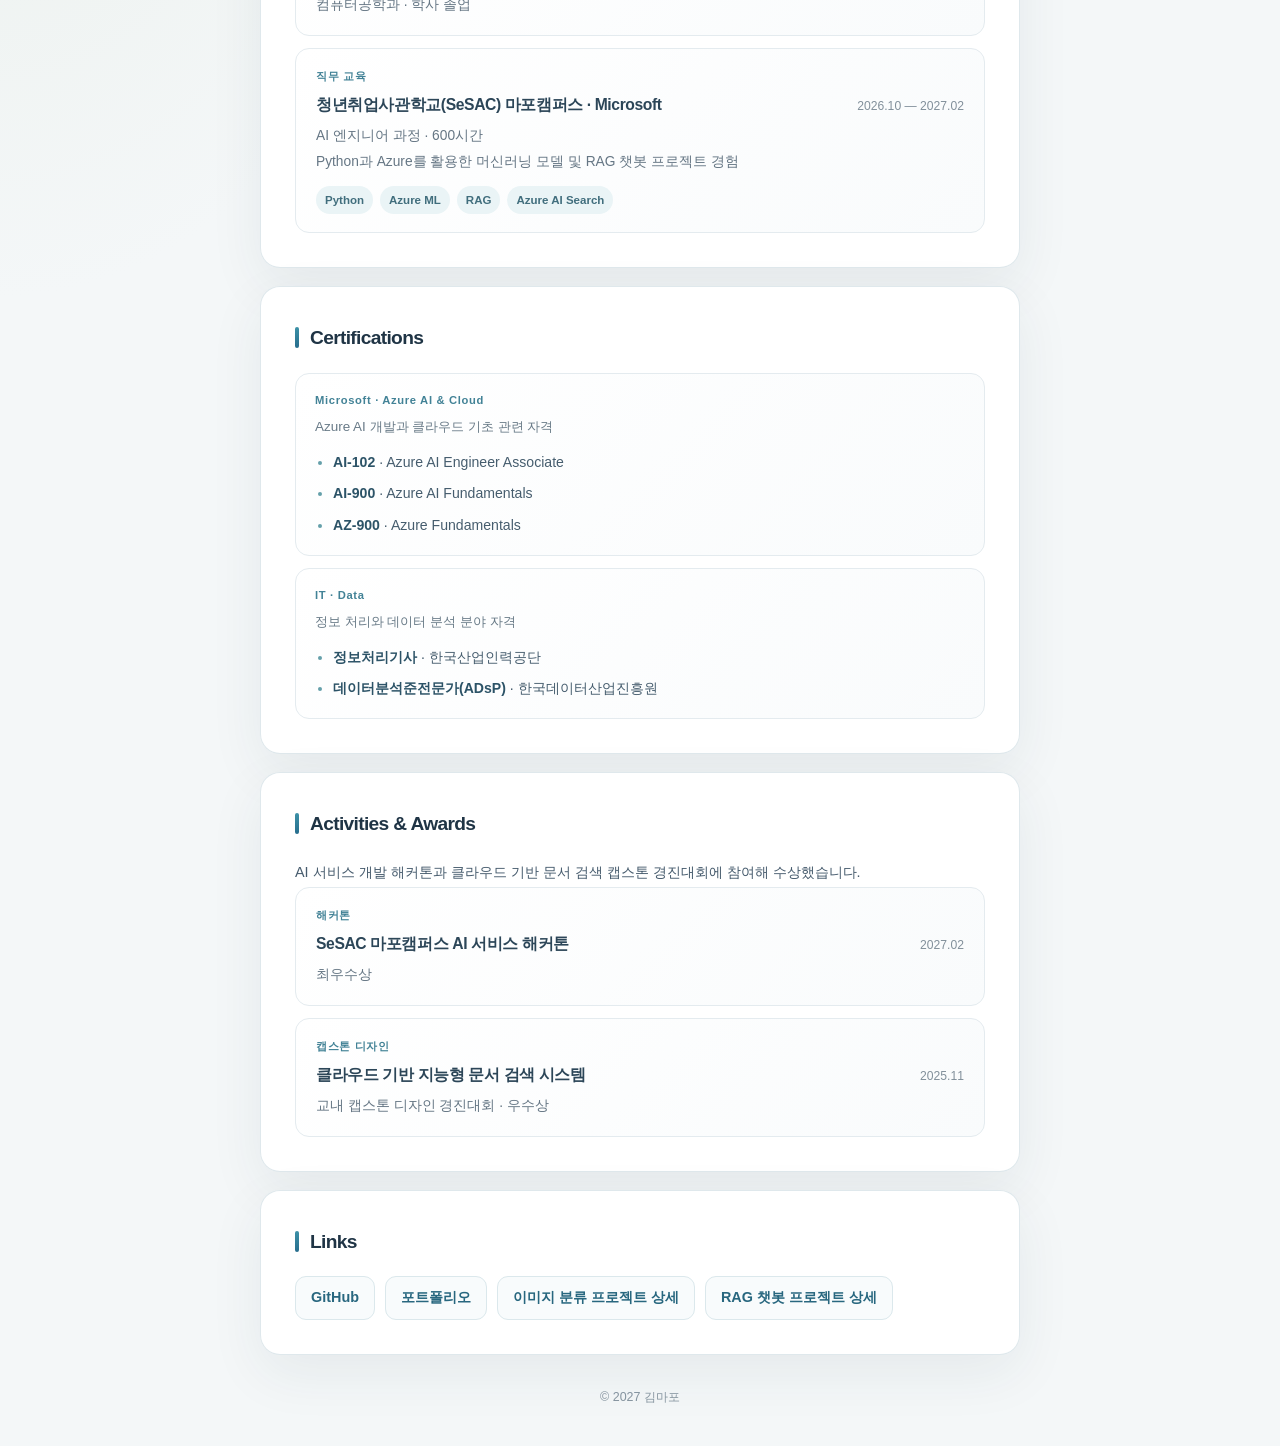
==== commit ab5333bd: "Expand resume details outside about section" ====
--- a/index.html
+++ b/index.html
@@ -111,27 +111,41 @@
               <span class="record-period">2026.10 — 2027.02</span>
             </div>
             <p class="record-detail">AI 엔지니어 과정 · 600시간</p>
-            <p class="record-detail">Python, Azure 기반 머신러닝, RAG 챗봇 프로젝트 경험</p>
+            <p class="record-detail">Python과 Azure를 활용한 머신러닝 모델 및 RAG 챗봇 프로젝트 경험</p>
+            <ul class="record-tags" aria-label="교육 분야">
+              <li>Python</li>
+              <li>Azure ML</li>
+              <li>RAG</li>
+              <li>Azure AI Search</li>
+            </ul>
           </article>
         </div>
       </section>
       <section class="card" id="certifications">
         <h2>Certifications</h2>
-        <ul>
-          <!-- 여기를 내 내용으로 수정 -->
-          <li>Microsoft Certified: Azure AI Engineer Associate (AI-102)</li>
-          <!-- 여기를 내 내용으로 수정 -->
-          <li>Microsoft Certified: Azure AI Fundamentals (AI-900)</li>
-          <!-- 여기를 내 내용으로 수정 -->
-          <li>Microsoft Certified: Azure Fundamentals (AZ-900)</li>
-          <!-- 여기를 내 내용으로 수정 -->
-          <li>정보처리기사 (한국산업인력공단)</li>
-          <!-- 여기를 내 내용으로 수정 -->
-          <li>데이터분석준전문가 (ADsP, 한국데이터산업진흥원)</li>
-        </ul>
+        <div class="credential-groups">
+          <article class="credential-group">
+            <p class="record-label">Microsoft · Azure AI &amp; Cloud</p>
+            <p class="credential-summary">Azure AI 개발과 클라우드 기초 관련 자격</p>
+            <ul>
+              <li><strong>AI-102</strong> · Azure AI Engineer Associate</li>
+              <li><strong>AI-900</strong> · Azure AI Fundamentals</li>
+              <li><strong>AZ-900</strong> · Azure Fundamentals</li>
+            </ul>
+          </article>
+          <article class="credential-group">
+            <p class="record-label">IT · Data</p>
+            <p class="credential-summary">정보 처리와 데이터 분석 분야 자격</p>
+            <ul>
+              <li><strong>정보처리기사</strong> · 한국산업인력공단</li>
+              <li><strong>데이터분석준전문가(ADsP)</strong> · 한국데이터산업진흥원</li>
+            </ul>
+          </article>
+        </div>
       </section>
       <section class="card" id="awards">
         <h2>Activities &amp; Awards</h2>
+        <p class="section-intro">AI 서비스 개발 해커톤과 클라우드 기반 문서 검색 캡스톤 경진대회에 참여해 수상했습니다.</p>
         <div class="education-records">
           <article class="education-record activity-record">
             <p class="record-label">해커톤</p>
@@ -162,6 +176,8 @@
             <!-- 여기를 내 내용으로 수정 -->
             <a href="https://vercel.com/">포트폴리오</a>
           </li>
+          <li><a href="project-azure-ml.html">이미지 분류 프로젝트 상세</a></li>
+          <li><a href="project-rag-chatbot.html">RAG 챗봇 프로젝트 상세</a></li>
         </ul>
       </section>
     </main>
--- a/style.css
+++ b/style.css
@@ -354,6 +354,66 @@
 
 .record-detail + .record-detail {
   margin-top: 2px;
+}
+
+.record-tags {
+  display: flex;
+  flex-wrap: wrap;
+  gap: 7px;
+  margin: 12px 0 0;
+  padding: 0;
+  list-style: none;
+}
+
+.record-tags li {
+  padding: 4px 9px;
+  border-radius: 999px;
+  background: #eaf4f6;
+  color: #416e7d;
+  font-size: 0.72rem;
+  font-weight: 650;
+}
+
+.credential-groups {
+  display: grid;
+  gap: 12px;
+}
+
+.credential-group {
+  padding: 17px 19px;
+  border: 1px solid var(--line);
+  border-radius: 14px;
+  background: linear-gradient(135deg, #fff, #f9fbfc);
+}
+
+.credential-summary {
+  margin: 0 0 11px;
+  color: #687a87;
+  font-size: 0.84rem;
+}
+
+.credential-group ul {
+  display: grid;
+  gap: 7px;
+  margin: 0;
+  padding-left: 18px;
+  color: #465d6e;
+  font-size: 0.88rem;
+}
+
+.credential-group li::marker {
+  color: #65a0aa;
+}
+
+.credential-group strong {
+  color: #2c5367;
+}
+
+.section-intro {
+  margin: -5px 0 17px;
+  color: #647688;
+  font-size: 0.9rem;
+  word-break: keep-all;
 }
 
 .project-more {
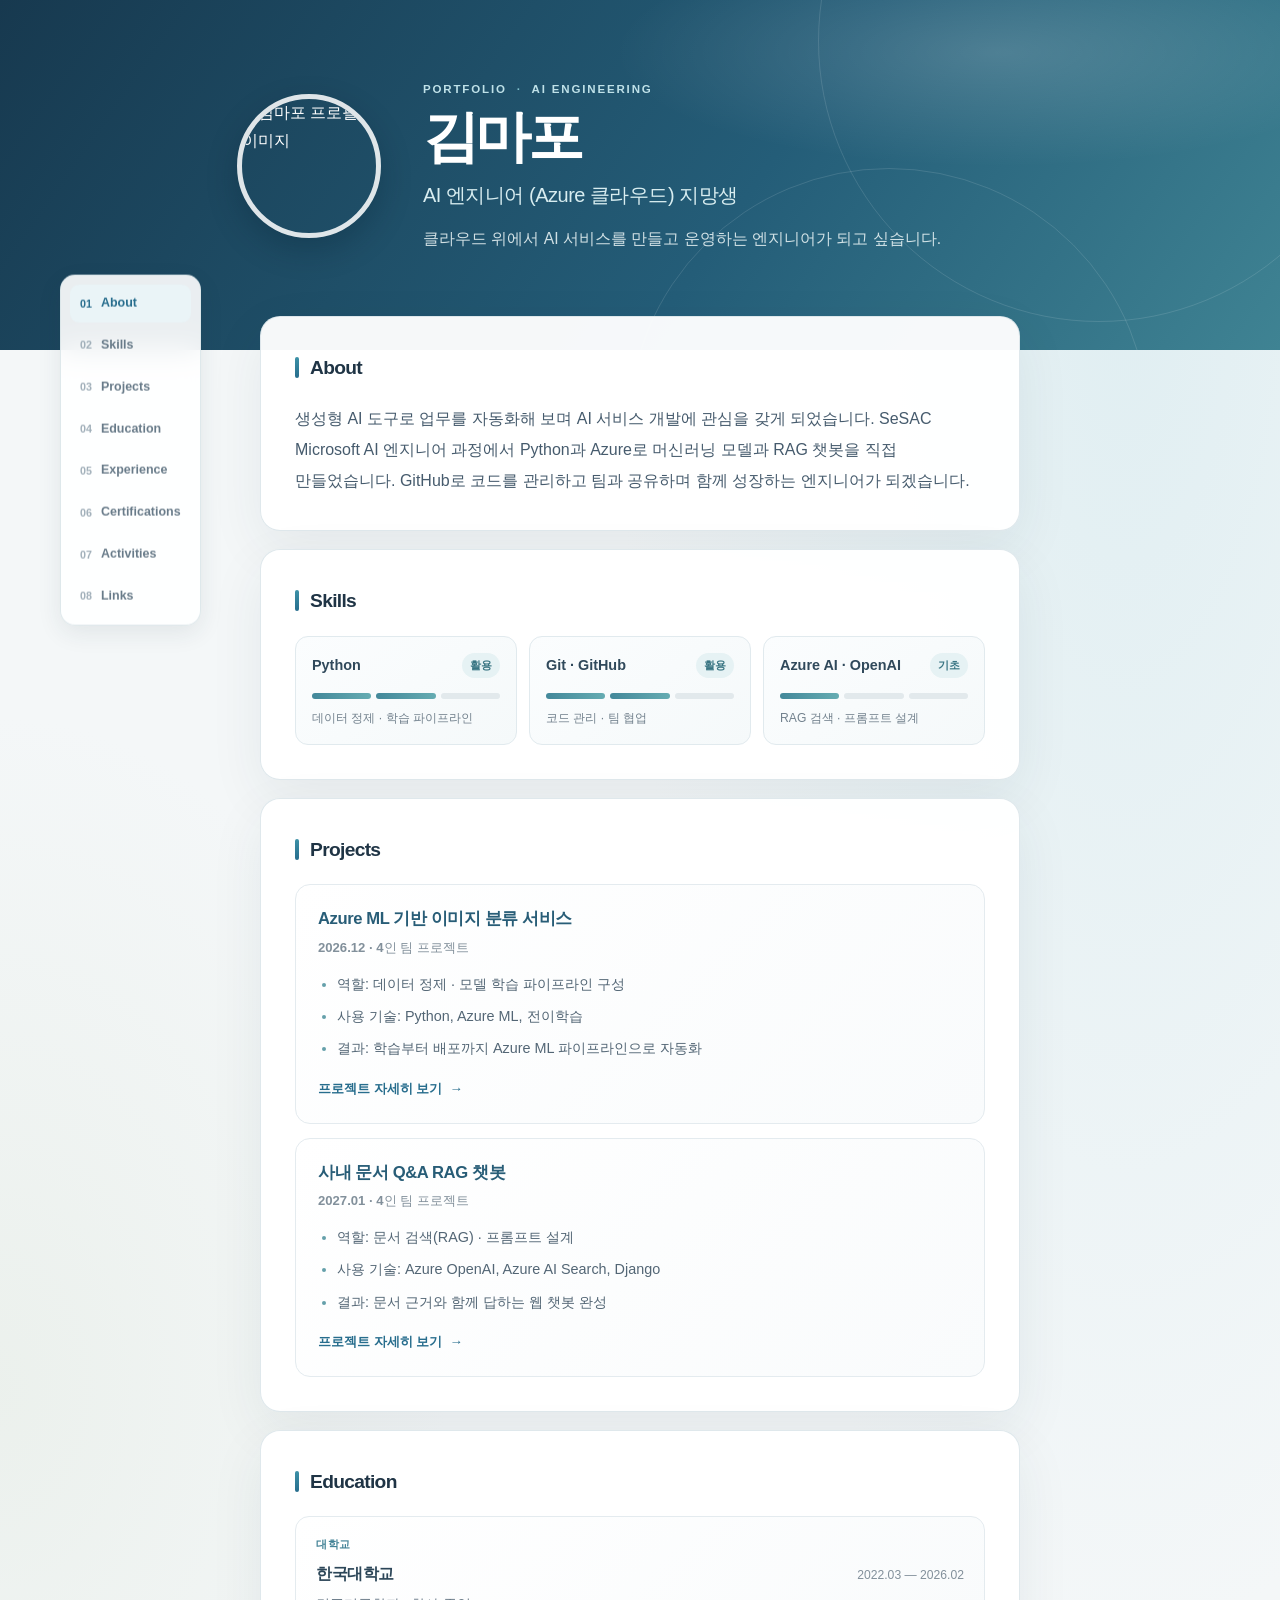
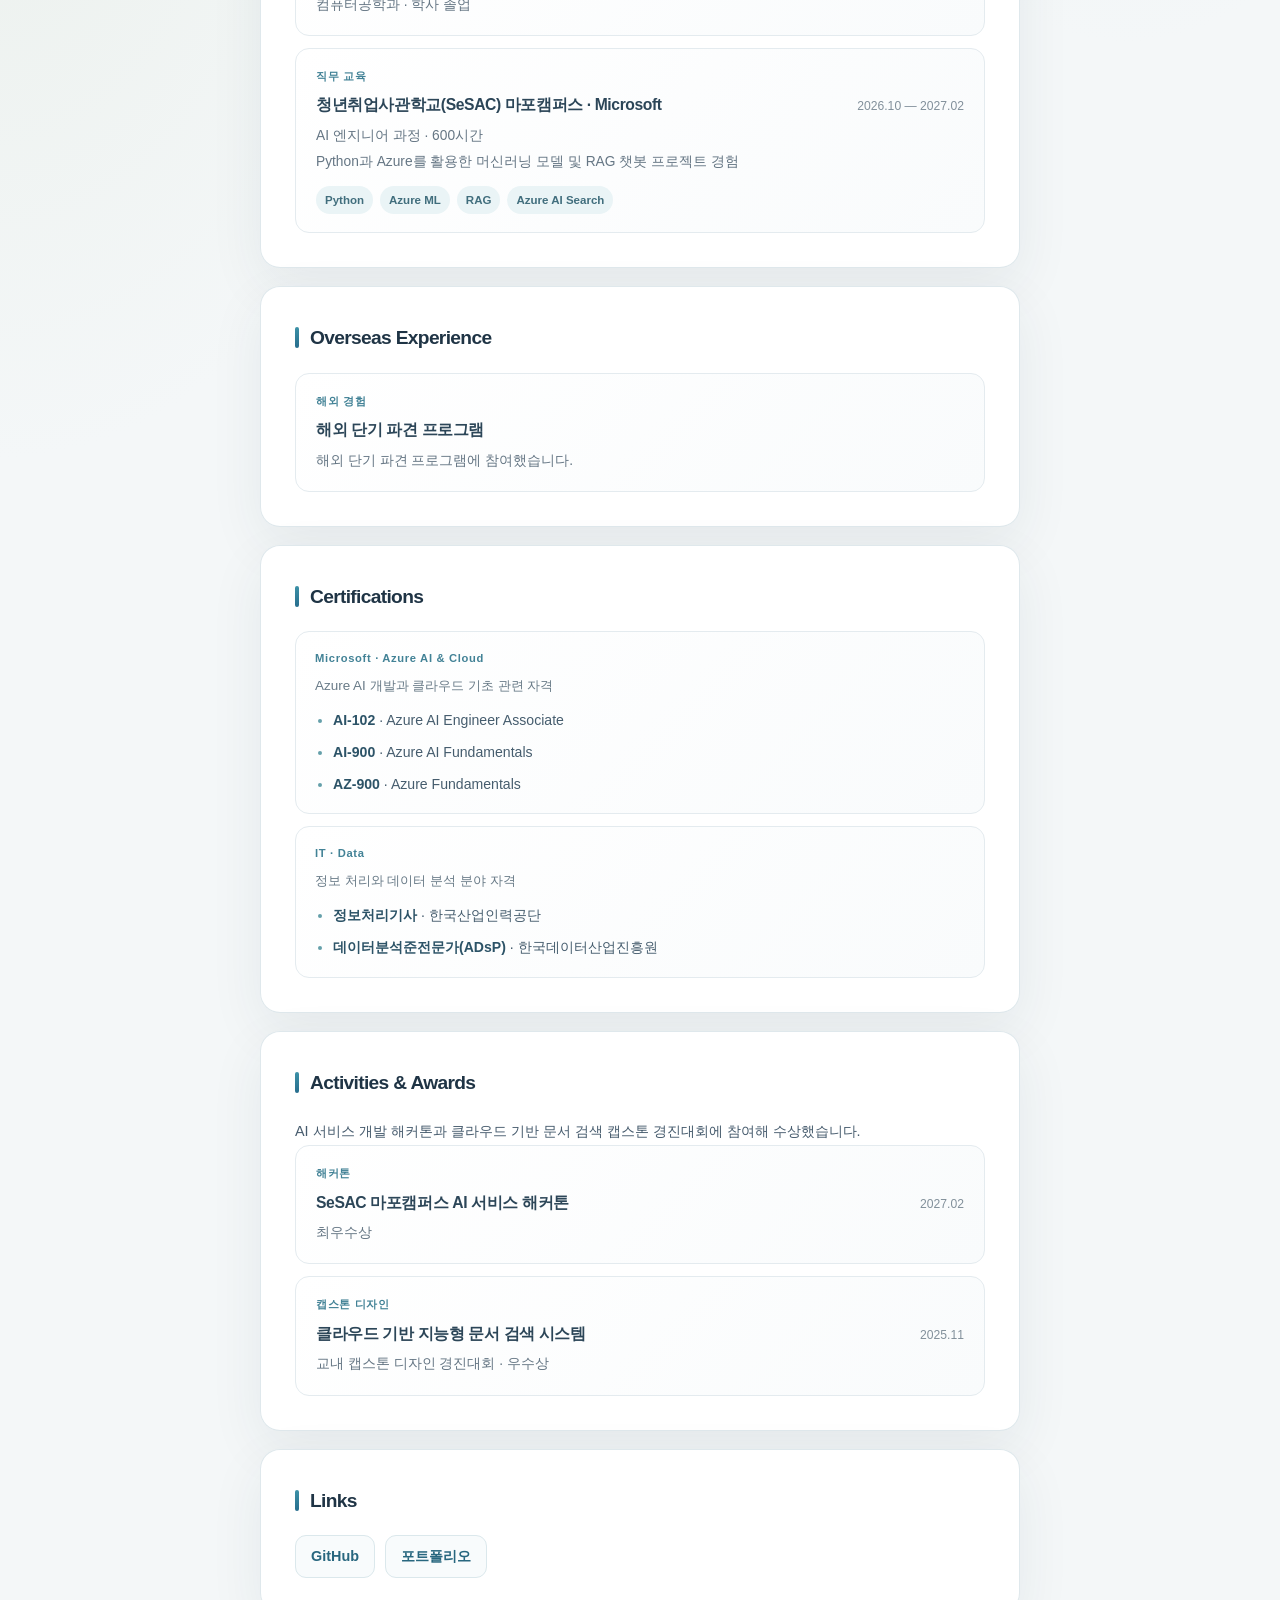
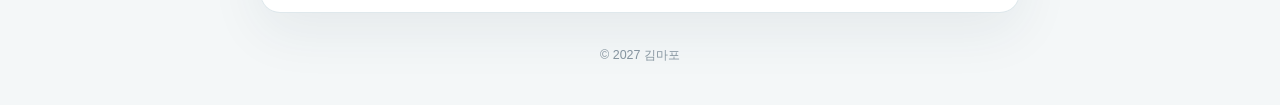
==== commit 9de66e14: "Add overseas experience and clean links" ====
--- a/index.html
+++ b/index.html
@@ -25,9 +25,10 @@
         <li><a href="#skills"><span>02</span><span class="index-label">Skills</span></a></li>
         <li><a href="#projects"><span>03</span><span class="index-label">Projects</span></a></li>
         <li><a href="#education"><span>04</span><span class="index-label">Education</span></a></li>
-        <li><a href="#certifications"><span>05</span><span class="index-label">Certifications</span></a></li>
-        <li><a href="#awards"><span>06</span><span class="index-label">Activities</span></a></li>
-        <li><a href="#links"><span>07</span><span class="index-label">Links</span></a></li>
+        <li><a href="#experience"><span>05</span><span class="index-label">Experience</span></a></li>
+        <li><a href="#certifications"><span>06</span><span class="index-label">Certifications</span></a></li>
+        <li><a href="#awards"><span>07</span><span class="index-label">Activities</span></a></li>
+        <li><a href="#links"><span>08</span><span class="index-label">Links</span></a></li>
       </ol>
     </nav>
     <main>
@@ -121,6 +122,16 @@
           </article>
         </div>
       </section>
+      <section class="card" id="experience">
+        <h2>Overseas Experience</h2>
+        <article class="education-record">
+          <p class="record-label">해외 경험</p>
+          <div class="record-heading">
+            <h3>해외 단기 파견 프로그램</h3>
+          </div>
+          <p class="record-detail">해외 단기 파견 프로그램에 참여했습니다.</p>
+        </article>
+      </section>
       <section class="card" id="certifications">
         <h2>Certifications</h2>
         <div class="credential-groups">
@@ -176,8 +187,6 @@
             <!-- 여기를 내 내용으로 수정 -->
             <a href="https://vercel.com/">포트폴리오</a>
           </li>
-          <li><a href="project-azure-ml.html">이미지 분류 프로젝트 상세</a></li>
-          <li><a href="project-rag-chatbot.html">RAG 챗봇 프로젝트 상세</a></li>
         </ul>
       </section>
     </main>
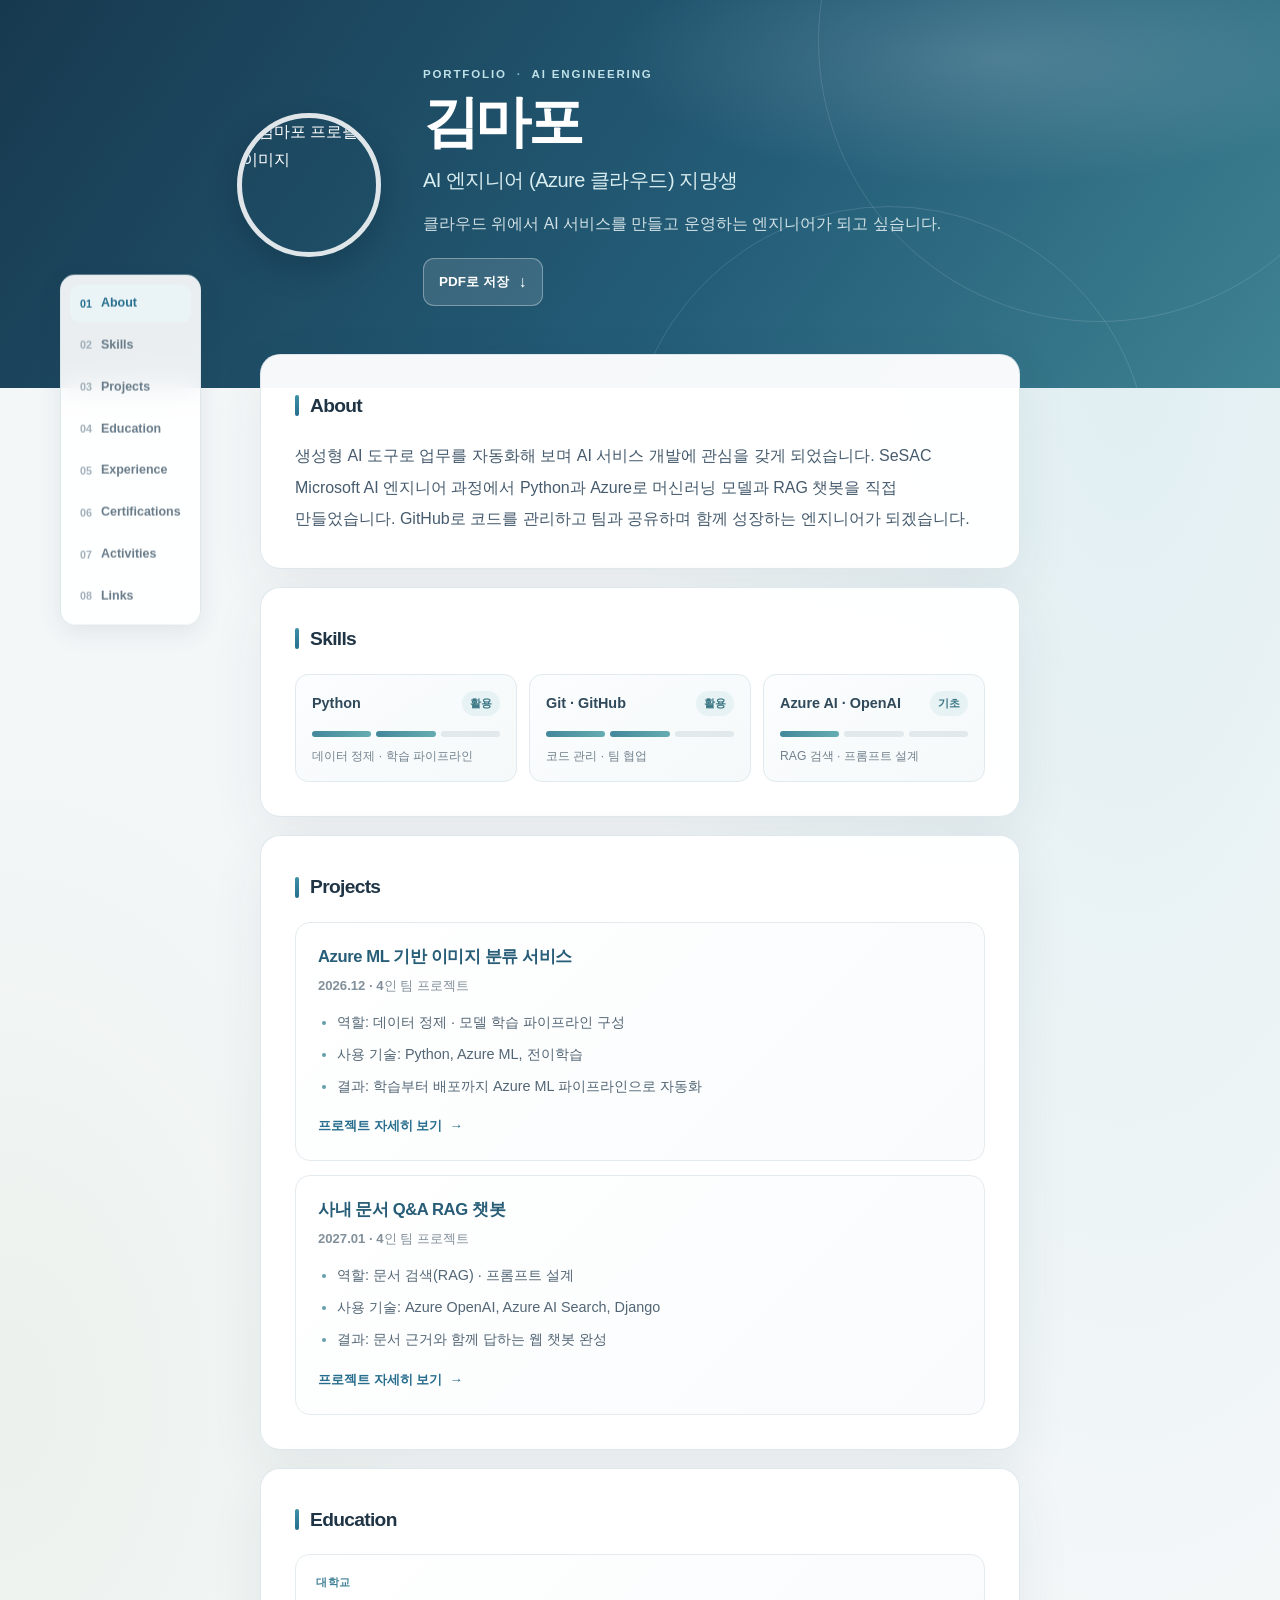
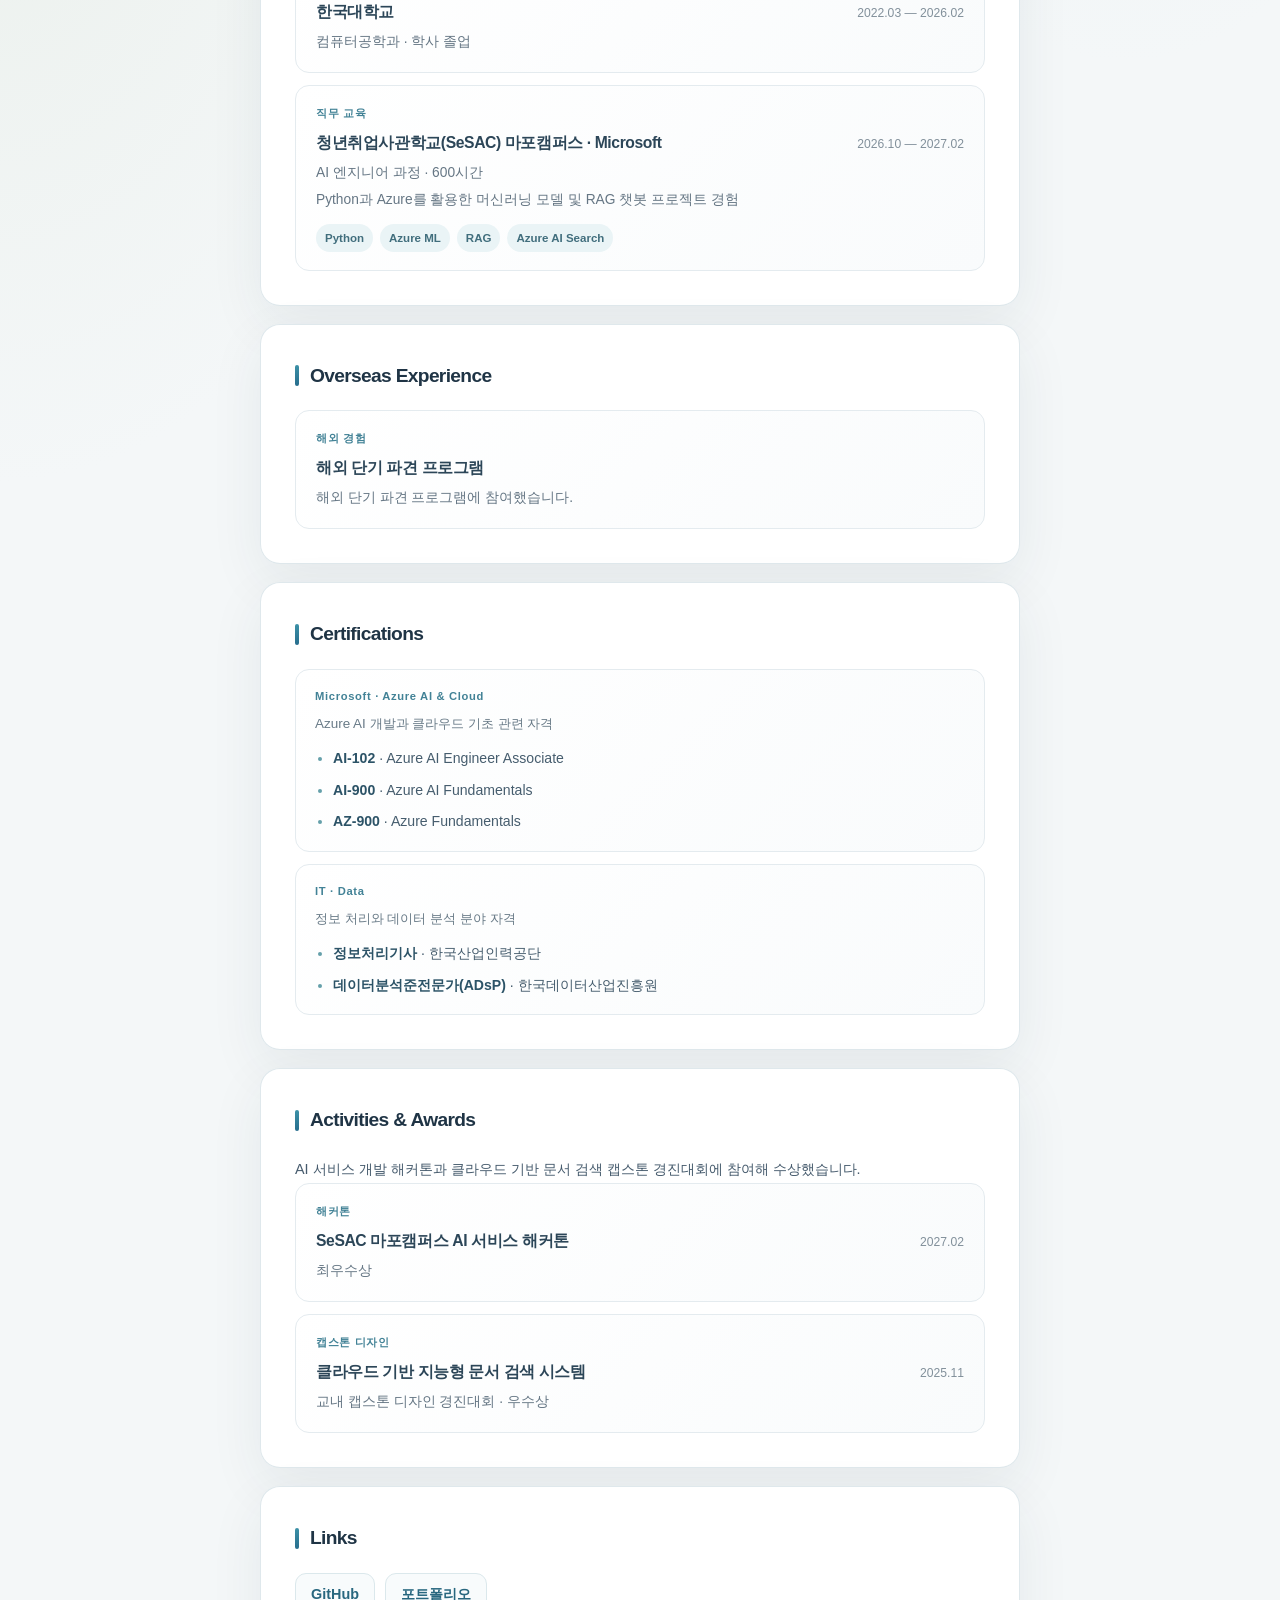
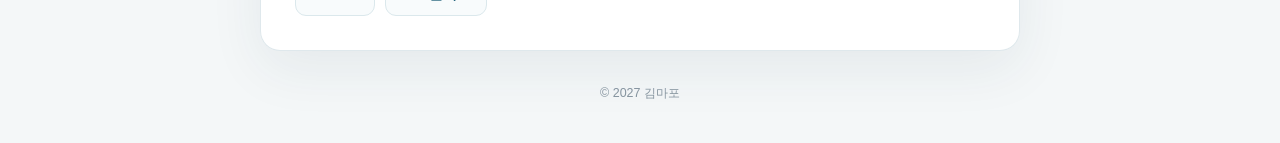
==== commit 7a6fa171: "Add print to PDF resume feature" ====
--- a/index.html
+++ b/index.html
@@ -17,7 +17,10 @@
       <!-- 여기를 내 내용으로 수정 -->
       <h2>AI 엔지니어 (Azure 클라우드) 지망생</h2>
       <!-- 여기를 내 내용으로 수정 -->
-      <p>클라우드 위에서 AI 서비스를 만들고 운영하는 엔지니어가 되고 싶습니다.</p>
+      <p class="hero-description">클라우드 위에서 AI 서비스를 만들고 운영하는 엔지니어가 되고 싶습니다.</p>
+      <div class="hero-actions">
+        <button class="print-button" id="print-resume" type="button">PDF로 저장 <span aria-hidden="true">↓</span></button>
+      </div>
     </header>
     <nav class="section-index" aria-label="페이지 섹션">
       <ol>
@@ -197,6 +200,9 @@
     <script>
       const sections = document.querySelectorAll("main section[id]");
       const indexLinks = document.querySelectorAll(".section-index a");
+      const printButton = document.querySelector("#print-resume");
+
+      printButton.addEventListener("click", () => window.print());
 
       const sectionObserver = new IntersectionObserver((entries) => {
         const visibleSections = entries
--- a/style.css
+++ b/style.css
@@ -34,7 +34,7 @@
   position: relative;
   display: grid;
   grid-template-columns: 152px minmax(0, 620px);
-  grid-template-rows: auto auto auto auto;
+  grid-template-rows: auto auto auto auto auto;
   align-content: center;
   justify-content: center;
   column-gap: 34px;
@@ -73,7 +73,7 @@
 .photo {
   z-index: 1;
   grid-column: 1;
-  grid-row: 1 / span 4;
+  grid-row: 1 / span 5;
   align-self: center;
   width: 144px;
   height: 144px;
@@ -121,13 +121,51 @@
   letter-spacing: -0.025em;
 }
 
-.hero > p:last-child {
+.hero-description {
   z-index: 1;
   grid-column: 2;
   grid-row: 4;
   margin: 12px 0 0;
   color: rgb(242 250 250 / 84%);
   font-size: 0.98rem;
+}
+
+.hero-actions {
+  z-index: 1;
+  grid-column: 2;
+  grid-row: 5;
+  margin-top: 20px;
+}
+
+.print-button {
+  display: inline-flex;
+  align-items: center;
+  gap: 10px;
+  min-height: 42px;
+  padding: 9px 15px;
+  border: 1px solid rgb(255 255 255 / 34%);
+  border-radius: 11px;
+  background: rgb(255 255 255 / 12%);
+  color: #fff;
+  font: inherit;
+  font-size: 0.84rem;
+  font-weight: 700;
+  cursor: pointer;
+  transition: background-color 160ms ease, transform 160ms ease;
+}
+
+.print-button:hover {
+  transform: translateY(-1px);
+  background: rgb(255 255 255 / 21%);
+}
+
+.print-button:focus-visible {
+  outline: 3px solid #aee0e8;
+  outline-offset: 3px;
+}
+
+.print-button span {
+  font-size: 1rem;
 }
 
 main {
@@ -679,7 +717,7 @@
 @media (max-width: 700px) {
   .hero {
     grid-template-columns: 1fr;
-    grid-template-rows: auto auto auto auto auto;
+    grid-template-rows: auto auto auto auto auto auto;
     justify-items: center;
     min-height: 0;
     padding: 48px 22px 66px;
@@ -710,11 +748,17 @@
     grid-row: 4;
   }
 
-  .hero > p:last-child {
+  .hero-description {
     grid-column: 1;
     grid-row: 5;
     max-width: 34ch;
     font-size: 0.9rem;
+  }
+
+  .hero-actions {
+    grid-column: 1;
+    grid-row: 6;
+    margin-top: 17px;
   }
 
   main {
@@ -787,3 +831,55 @@
     transition-duration: 0.01ms !important;
   }
 }
+
+@media print {
+  body {
+    background: #fff;
+    color: #111;
+    font-size: 10pt;
+    -webkit-print-color-adjust: exact;
+    print-color-adjust: exact;
+  }
+
+  .section-index,
+  .hero-actions {
+    display: none !important;
+  }
+
+  .hero {
+    min-height: 0;
+    padding: 24px;
+    background: #fff;
+    color: #111;
+  }
+
+  .hero::before,
+  .hero::after {
+    display: none;
+  }
+
+  .hero-kicker,
+  .hero h2,
+  .hero-description {
+    color: #444;
+  }
+
+  main {
+    width: 100%;
+    max-width: 760px;
+    margin: 0 auto;
+    gap: 10px;
+  }
+
+  .card,
+  .project,
+  .education-record,
+  .credential-group {
+    break-inside: avoid;
+    box-shadow: none;
+  }
+
+  footer {
+    padding-bottom: 0;
+  }
+}
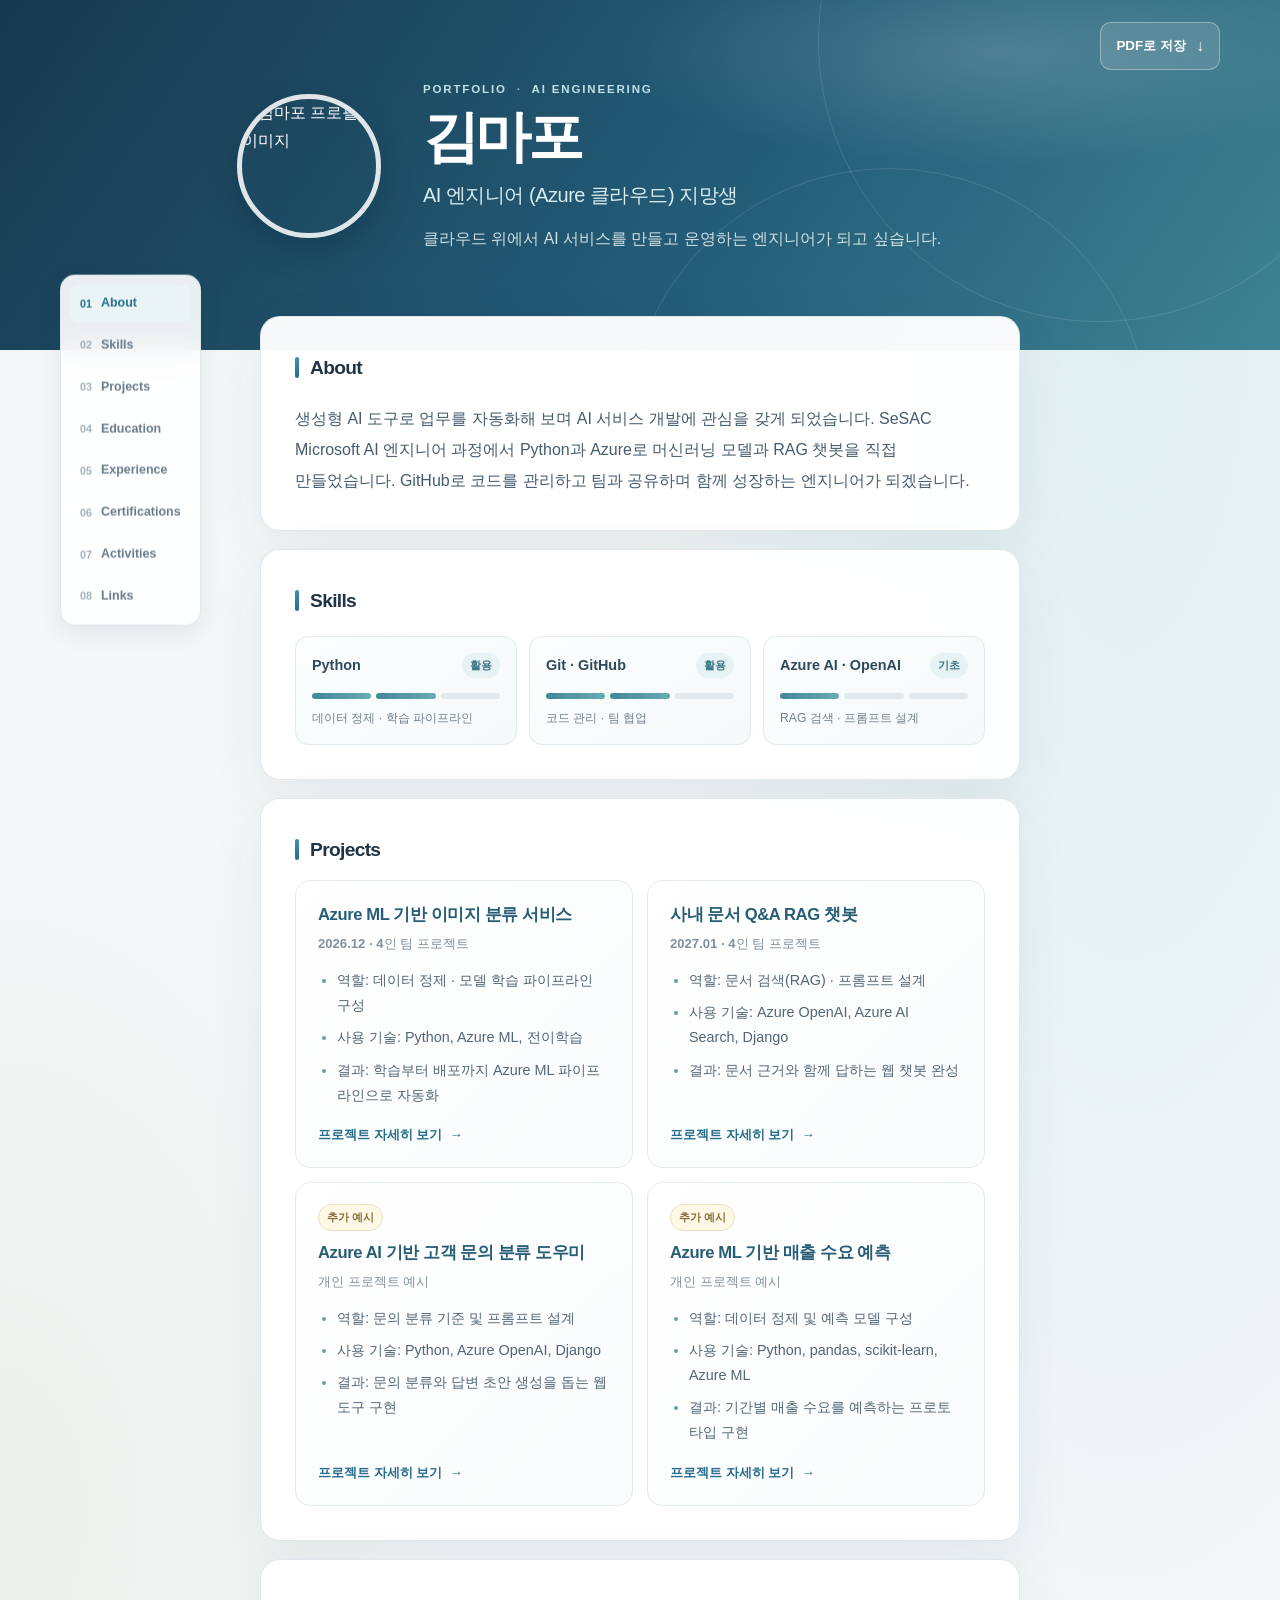
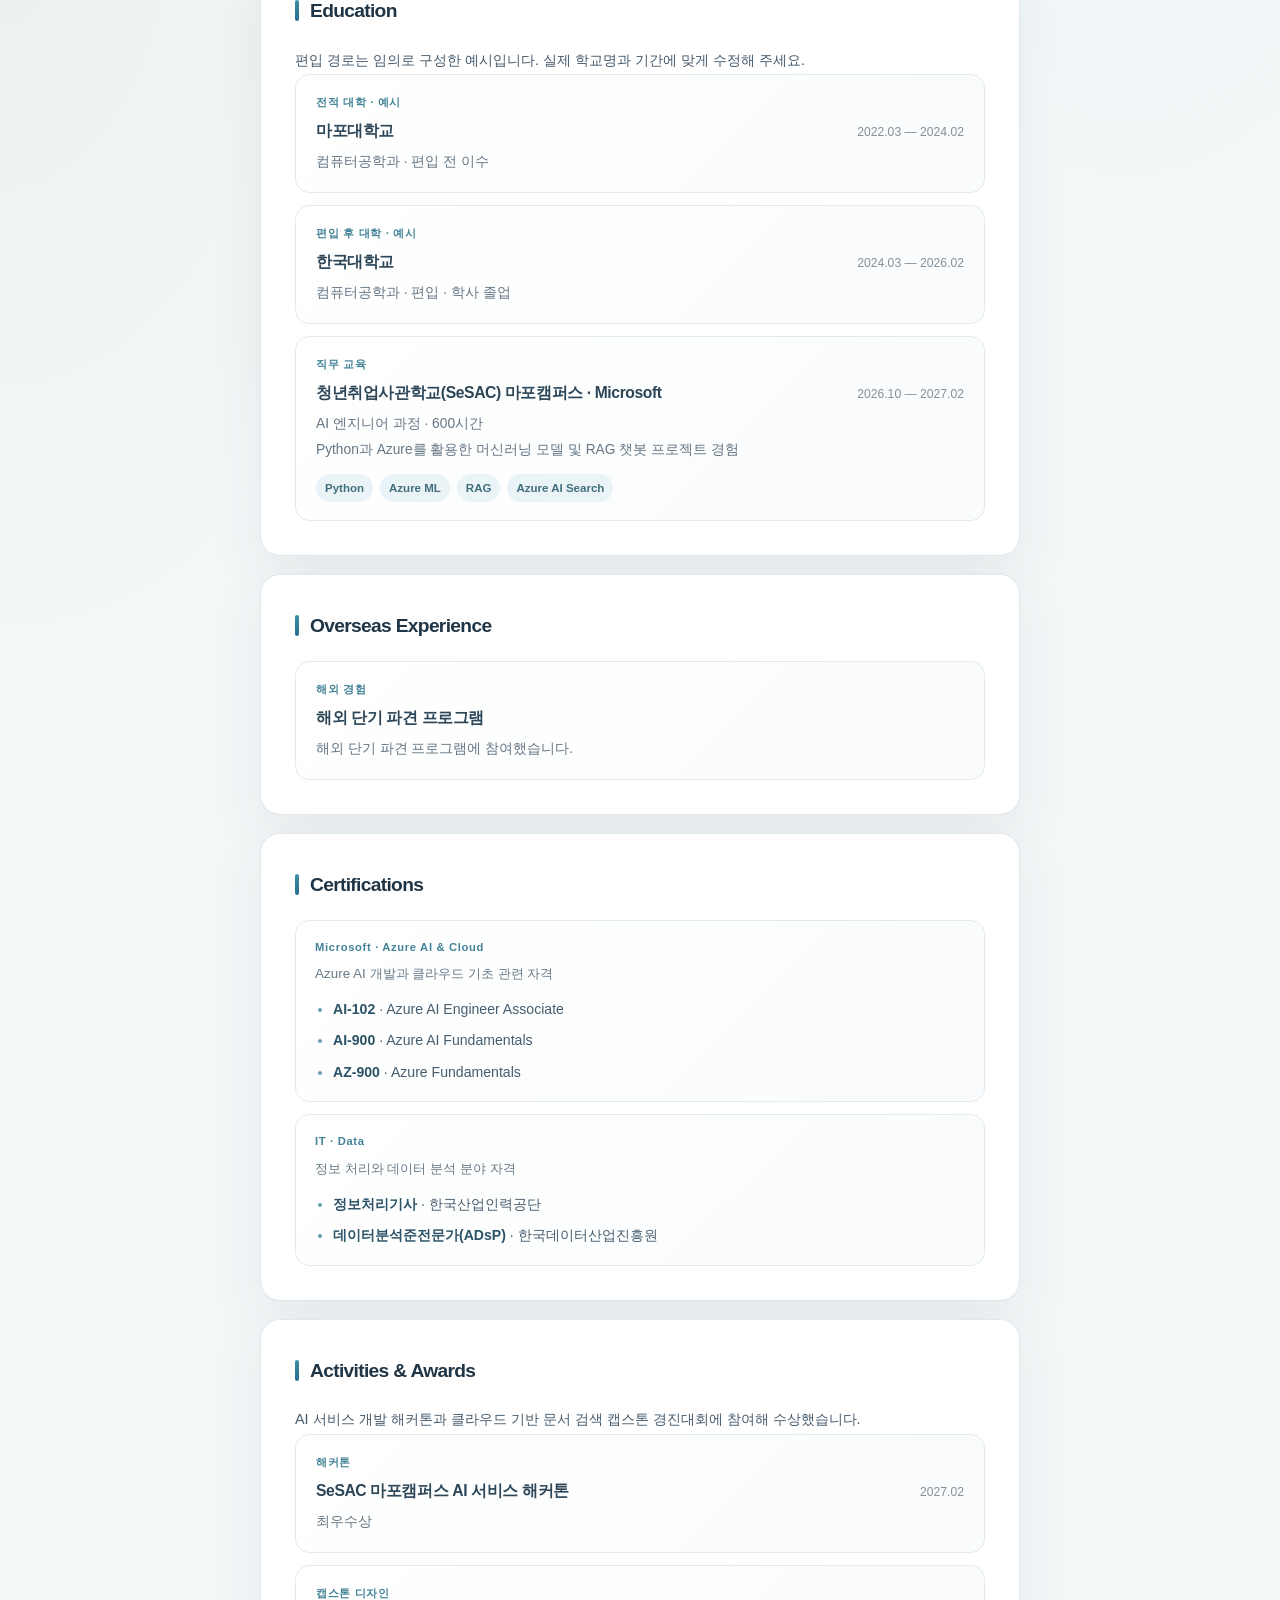
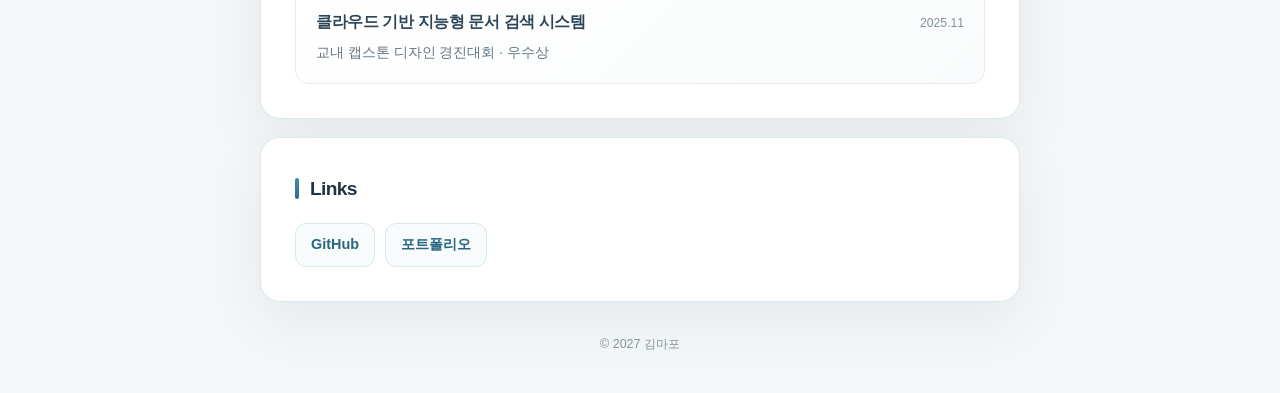
==== commit 6b80d96a: "Add transfer education and sample project portfolio" ====
--- a/index.html
+++ b/index.html
@@ -96,17 +96,48 @@
           </ul>
           <a class="project-more" href="project-rag-chatbot.html">프로젝트 자세히 보기 <span aria-hidden="true">→</span></a>
         </article>
+        <article class="project sample-project">
+          <span class="sample-badge">추가 예시</span>
+          <h3><a href="project-customer-ai.html">Azure AI 기반 고객 문의 분류 도우미</a></h3>
+          <p class="meta">개인 프로젝트 예시</p>
+          <ul>
+            <li>역할: 문의 분류 기준 및 프롬프트 설계</li>
+            <li>사용 기술: Python, Azure OpenAI, Django</li>
+            <li>결과: 문의 분류와 답변 초안 생성을 돕는 웹 도구 구현</li>
+          </ul>
+          <a class="project-more" href="project-customer-ai.html">프로젝트 자세히 보기 <span aria-hidden="true">→</span></a>
+        </article>
+        <article class="project sample-project">
+          <span class="sample-badge">추가 예시</span>
+          <h3><a href="project-demand-forecast.html">Azure ML 기반 매출 수요 예측</a></h3>
+          <p class="meta">개인 프로젝트 예시</p>
+          <ul>
+            <li>역할: 데이터 정제 및 예측 모델 구성</li>
+            <li>사용 기술: Python, pandas, scikit-learn, Azure ML</li>
+            <li>결과: 기간별 매출 수요를 예측하는 프로토타입 구현</li>
+          </ul>
+          <a class="project-more" href="project-demand-forecast.html">프로젝트 자세히 보기 <span aria-hidden="true">→</span></a>
+        </article>
       </section>
       <section class="card" id="education">
         <h2>Education</h2>
+        <p class="section-intro">편입 경로는 임의로 구성한 예시입니다. 실제 학교명과 기간에 맞게 수정해 주세요.</p>
         <div class="education-records">
           <article class="education-record">
-            <p class="record-label">대학교</p>
+            <p class="record-label">전적 대학 · 예시</p>
+            <div class="record-heading">
+              <h3>마포대학교</h3>
+              <span class="record-period">2022.03 — 2024.02</span>
+            </div>
+            <p class="record-detail">컴퓨터공학과 · 편입 전 이수</p>
+          </article>
+          <article class="education-record">
+            <p class="record-label">편입 후 대학 · 예시</p>
             <div class="record-heading">
               <h3>한국대학교</h3>
-              <span class="record-period">2022.03 — 2026.02</span>
-            </div>
-            <p class="record-detail">컴퓨터공학과 · 학사 졸업</p>
+              <span class="record-period">2024.03 — 2026.02</span>
+            </div>
+            <p class="record-detail">컴퓨터공학과 · 편입 · 학사 졸업</p>
           </article>
           <article class="education-record">
             <p class="record-label">직무 교육</p>
--- a/style.css
+++ b/style.css
@@ -34,7 +34,7 @@
   position: relative;
   display: grid;
   grid-template-columns: 152px minmax(0, 620px);
-  grid-template-rows: auto auto auto auto auto;
+  grid-template-rows: auto auto auto auto;
   align-content: center;
   justify-content: center;
   column-gap: 34px;
@@ -73,7 +73,7 @@
 .photo {
   z-index: 1;
   grid-column: 1;
-  grid-row: 1 / span 5;
+  grid-row: 1 / span 4;
   align-self: center;
   width: 144px;
   height: 144px;
@@ -131,10 +131,10 @@
 }
 
 .hero-actions {
-  z-index: 1;
-  grid-column: 2;
-  grid-row: 5;
-  margin-top: 20px;
+  position: absolute;
+  z-index: 2;
+  top: 22px;
+  right: max(24px, calc((100vw - 1160px) / 2));
 }
 
 .print-button {
@@ -282,12 +282,41 @@
 }
 
 .project {
+  display: flex;
+  flex-direction: column;
   margin-top: 14px;
   padding: 21px 22px;
   border: 1px solid var(--line);
   border-radius: 15px;
   background: linear-gradient(135deg, #fff, #f9fbfc);
   transition: border-color 180ms ease, box-shadow 180ms ease, transform 180ms ease;
+}
+
+#projects {
+  display: grid;
+  grid-template-columns: repeat(2, minmax(0, 1fr));
+  gap: 14px;
+}
+
+#projects > h2 {
+  grid-column: 1 / -1;
+  margin-bottom: 0;
+}
+
+#projects > .project {
+  margin-top: 0;
+}
+
+.sample-badge {
+  align-self: flex-start;
+  margin-bottom: 9px;
+  padding: 3px 8px;
+  border: 1px solid #eadfbe;
+  border-radius: 999px;
+  background: #fff8e7;
+  color: #856c37;
+  font-size: 0.67rem;
+  font-weight: 750;
 }
 
 .project:first-of-type {
@@ -458,7 +487,8 @@
   display: inline-flex;
   align-items: center;
   gap: 7px;
-  margin-top: 15px;
+  margin-top: auto;
+  padding-top: 15px;
   color: var(--accent);
   font-size: 0.83rem;
   font-weight: 750;
@@ -717,7 +747,7 @@
 @media (max-width: 700px) {
   .hero {
     grid-template-columns: 1fr;
-    grid-template-rows: auto auto auto auto auto auto;
+    grid-template-rows: auto auto auto auto auto;
     justify-items: center;
     min-height: 0;
     padding: 48px 22px 66px;
@@ -756,9 +786,9 @@
   }
 
   .hero-actions {
-    grid-column: 1;
-    grid-row: 6;
-    margin-top: 17px;
+    top: auto;
+    right: 14px;
+    bottom: 12px;
   }
 
   main {
@@ -773,6 +803,11 @@
 
   .project {
     padding: 18px;
+  }
+
+  #projects {
+    grid-template-columns: 1fr;
+    gap: 12px;
   }
 
   .education-record {
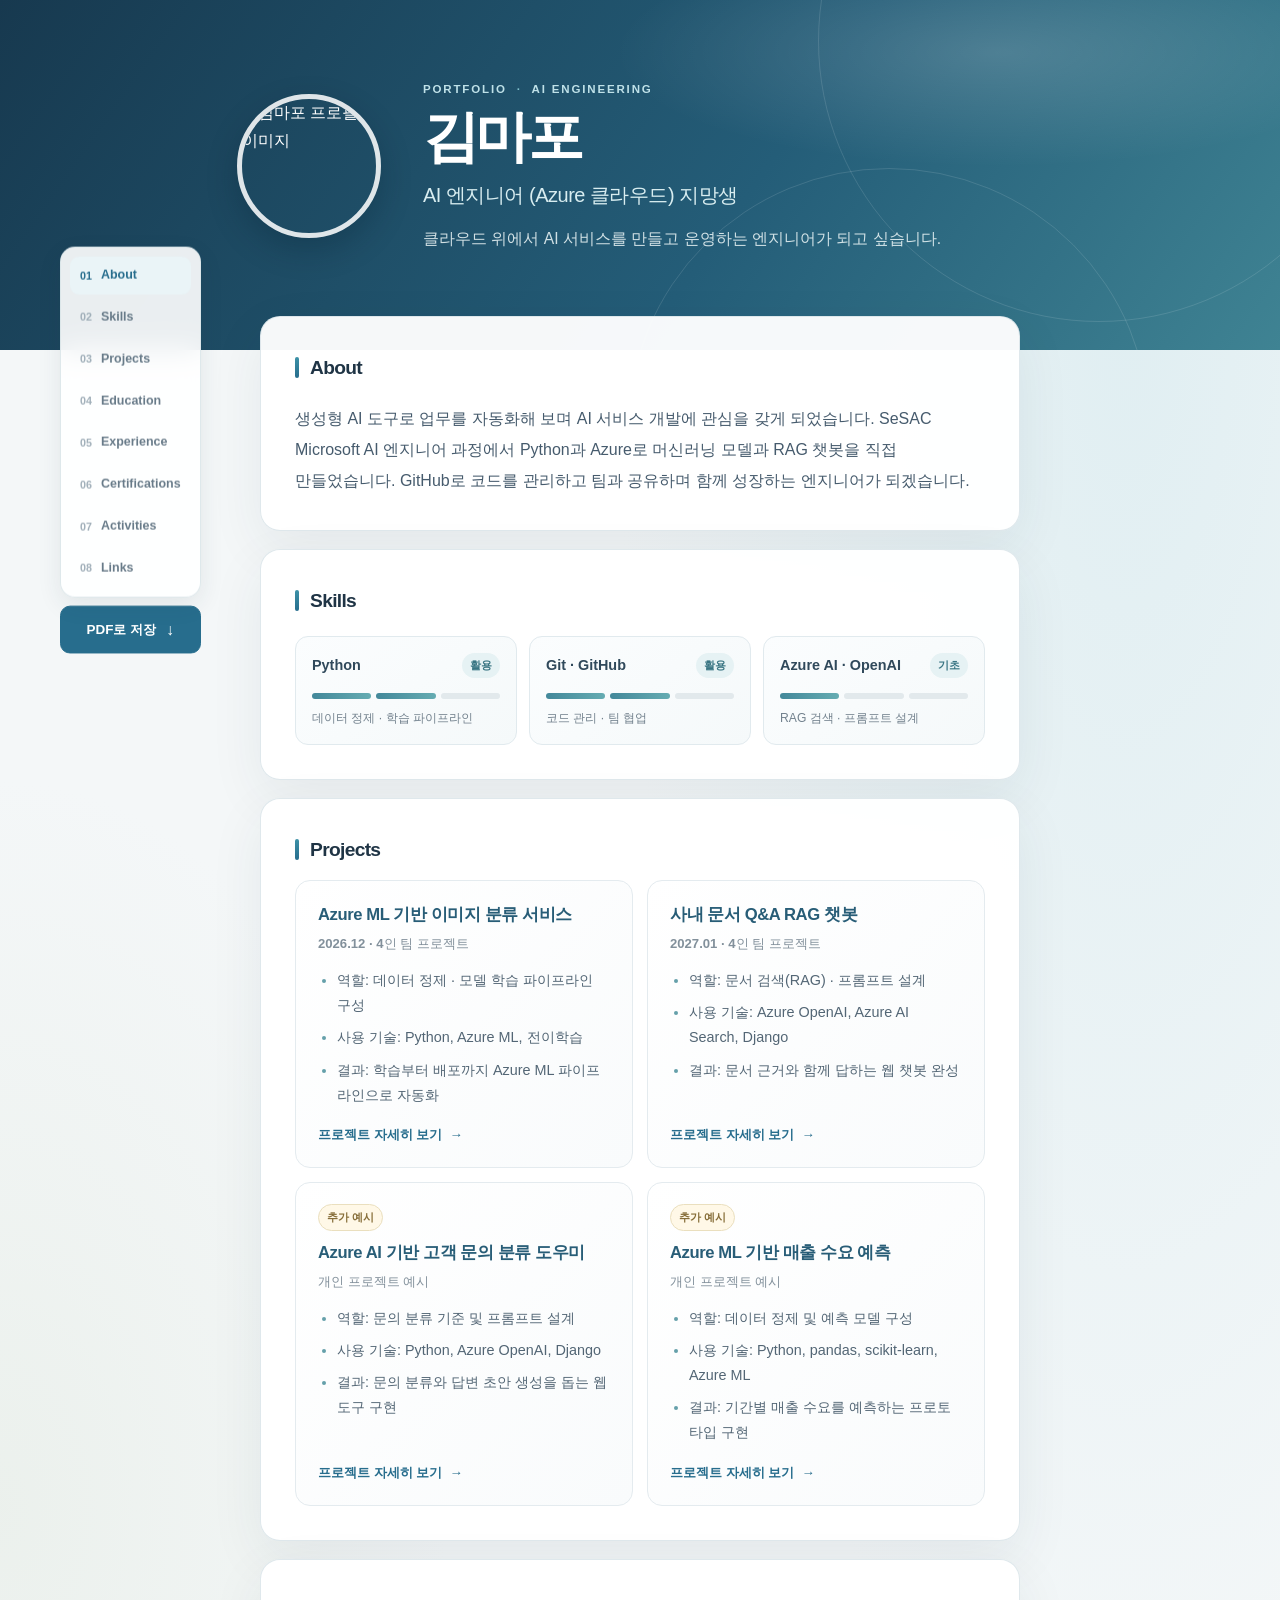
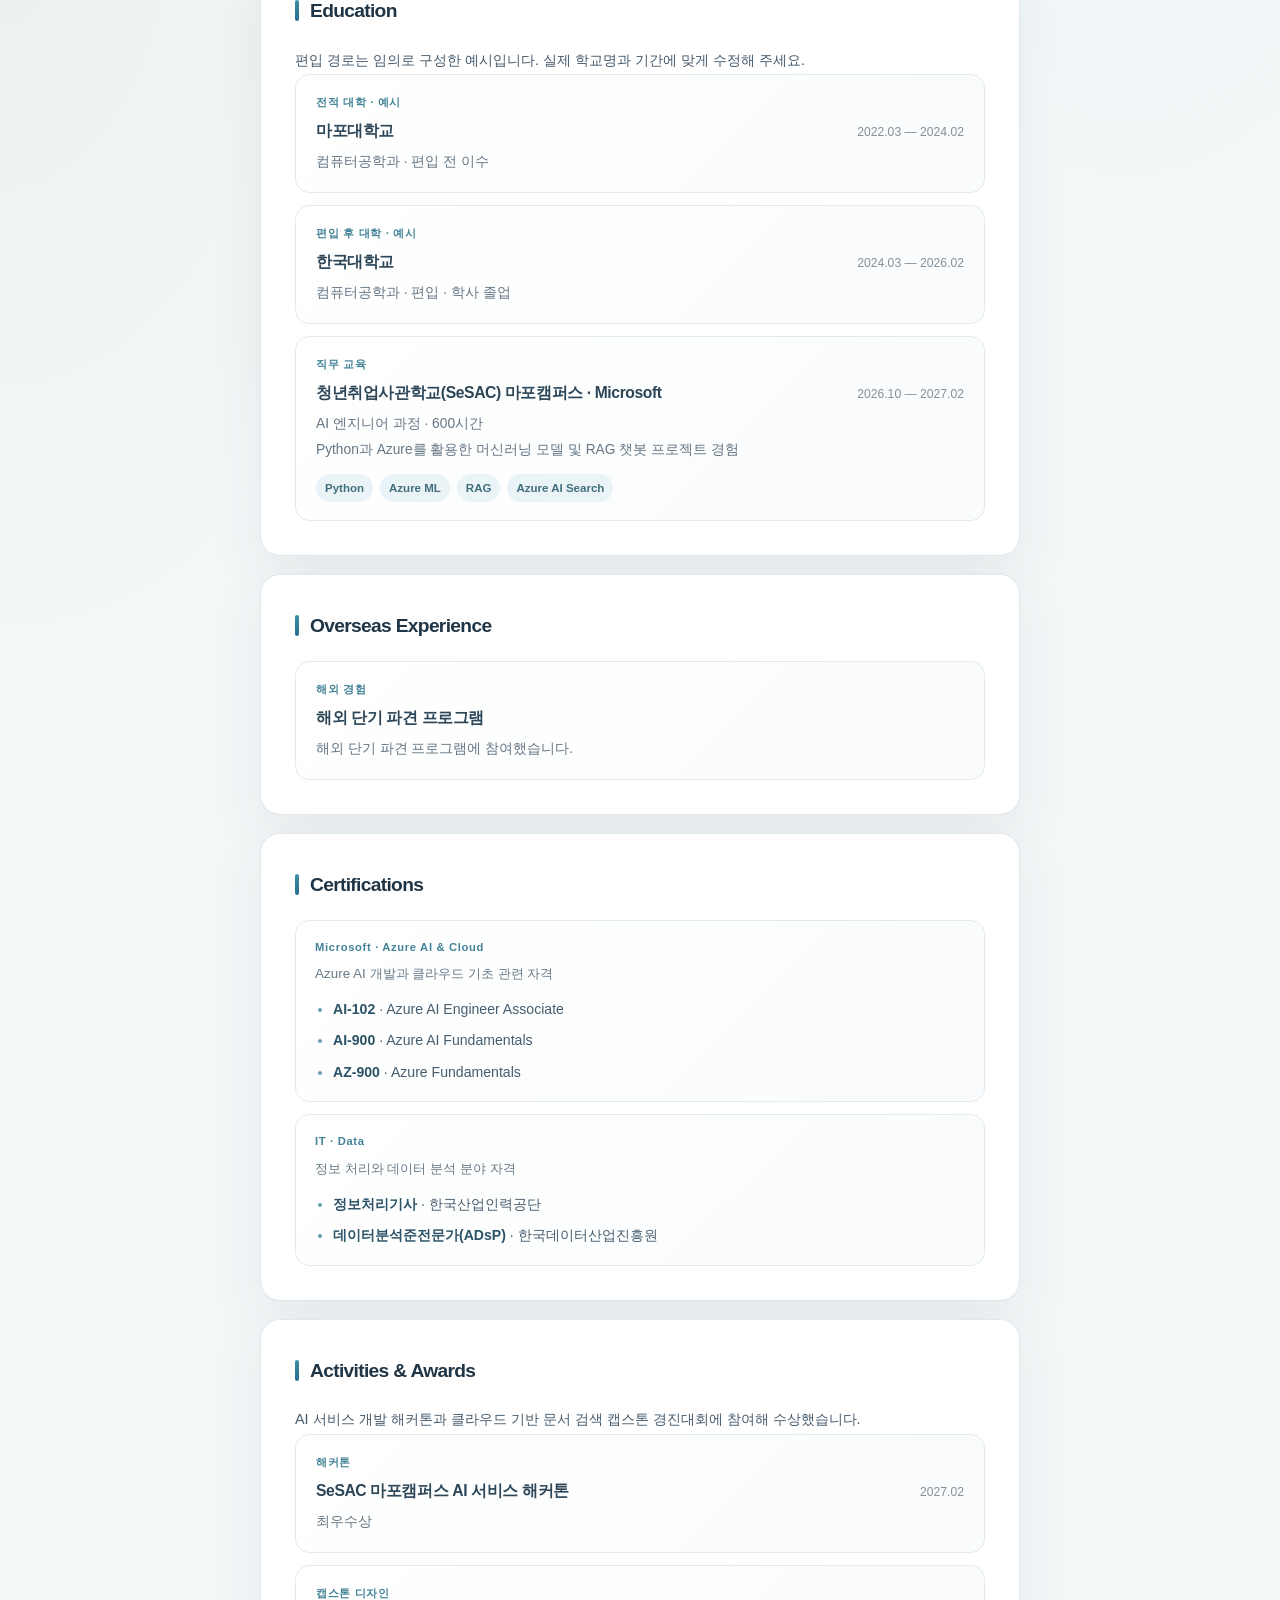
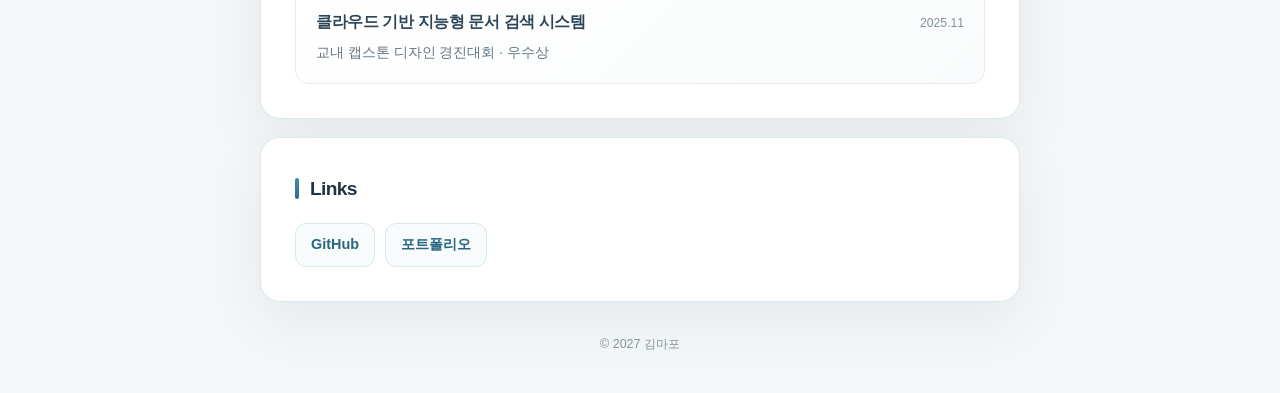
==== commit c779fa1d: "Place PDF save button below section index" ====
--- a/index.html
+++ b/index.html
@@ -18,9 +18,6 @@
       <h2>AI 엔지니어 (Azure 클라우드) 지망생</h2>
       <!-- 여기를 내 내용으로 수정 -->
       <p class="hero-description">클라우드 위에서 AI 서비스를 만들고 운영하는 엔지니어가 되고 싶습니다.</p>
-      <div class="hero-actions">
-        <button class="print-button" id="print-resume" type="button">PDF로 저장 <span aria-hidden="true">↓</span></button>
-      </div>
     </header>
     <nav class="section-index" aria-label="페이지 섹션">
       <ol>
@@ -33,6 +30,9 @@
         <li><a href="#awards"><span>07</span><span class="index-label">Activities</span></a></li>
         <li><a href="#links"><span>08</span><span class="index-label">Links</span></a></li>
       </ol>
+      <div class="section-index-actions">
+        <button class="print-button" id="print-resume" type="button">PDF로 저장 <span aria-hidden="true">↓</span></button>
+      </div>
     </nav>
     <main>
       <section class="card" id="about">
--- a/style.css
+++ b/style.css
@@ -130,22 +130,17 @@
   font-size: 0.98rem;
 }
 
-.hero-actions {
-  position: absolute;
-  z-index: 2;
-  top: 22px;
-  right: max(24px, calc((100vw - 1160px) / 2));
-}
-
 .print-button {
   display: inline-flex;
   align-items: center;
+  justify-content: center;
   gap: 10px;
+  width: 100%;
   min-height: 42px;
   padding: 9px 15px;
-  border: 1px solid rgb(255 255 255 / 34%);
-  border-radius: 11px;
-  background: rgb(255 255 255 / 12%);
+  border: 1px solid #276d8d;
+  border-radius: 10px;
+  background: #276d8d;
   color: #fff;
   font: inherit;
   font-size: 0.84rem;
@@ -156,11 +151,11 @@
 
 .print-button:hover {
   transform: translateY(-1px);
-  background: rgb(255 255 255 / 21%);
+  background: #1f5b77;
 }
 
 .print-button:focus-visible {
-  outline: 3px solid #aee0e8;
+  outline: 3px solid #87bfce;
   outline-offset: 3px;
 }
 
@@ -575,6 +570,10 @@
   color: var(--accent);
 }
 
+.section-index-actions {
+  margin-top: 8px;
+}
+
 footer {
   padding: 4px 16px 38px;
   color: #8796a1;
@@ -740,7 +739,7 @@
   }
 
   body {
-    padding-bottom: 74px;
+    padding-bottom: 122px;
   }
 }
 
@@ -785,10 +784,17 @@
     font-size: 0.9rem;
   }
 
-  .hero-actions {
-    top: auto;
-    right: 14px;
-    bottom: 12px;
+  .section-index-actions {
+    display: flex;
+    justify-content: center;
+    margin-top: 7px;
+  }
+
+  .section-index-actions .print-button {
+    width: auto;
+    min-height: 36px;
+    padding: 6px 14px;
+    font-size: 0.78rem;
   }
 
   main {
@@ -876,8 +882,7 @@
     print-color-adjust: exact;
   }
 
-  .section-index,
-  .hero-actions {
+  .section-index {
     display: none !important;
   }
 
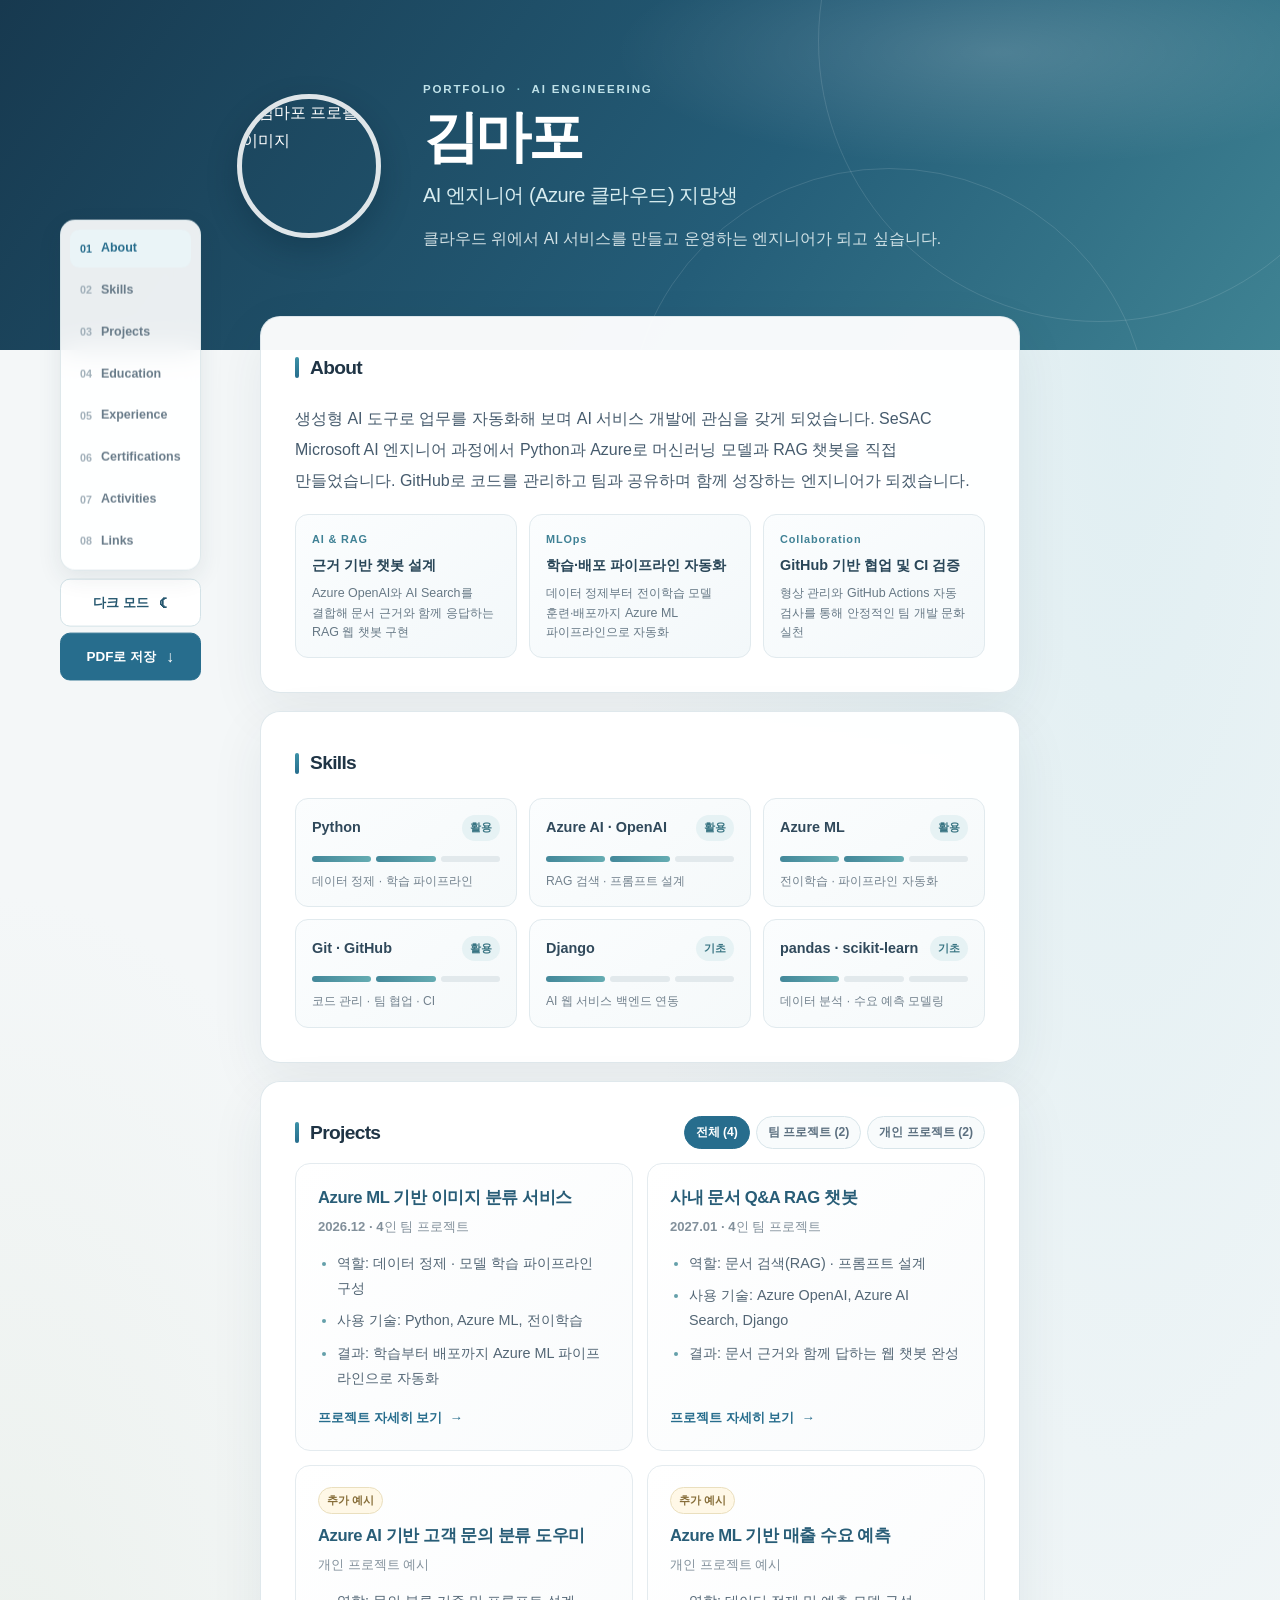
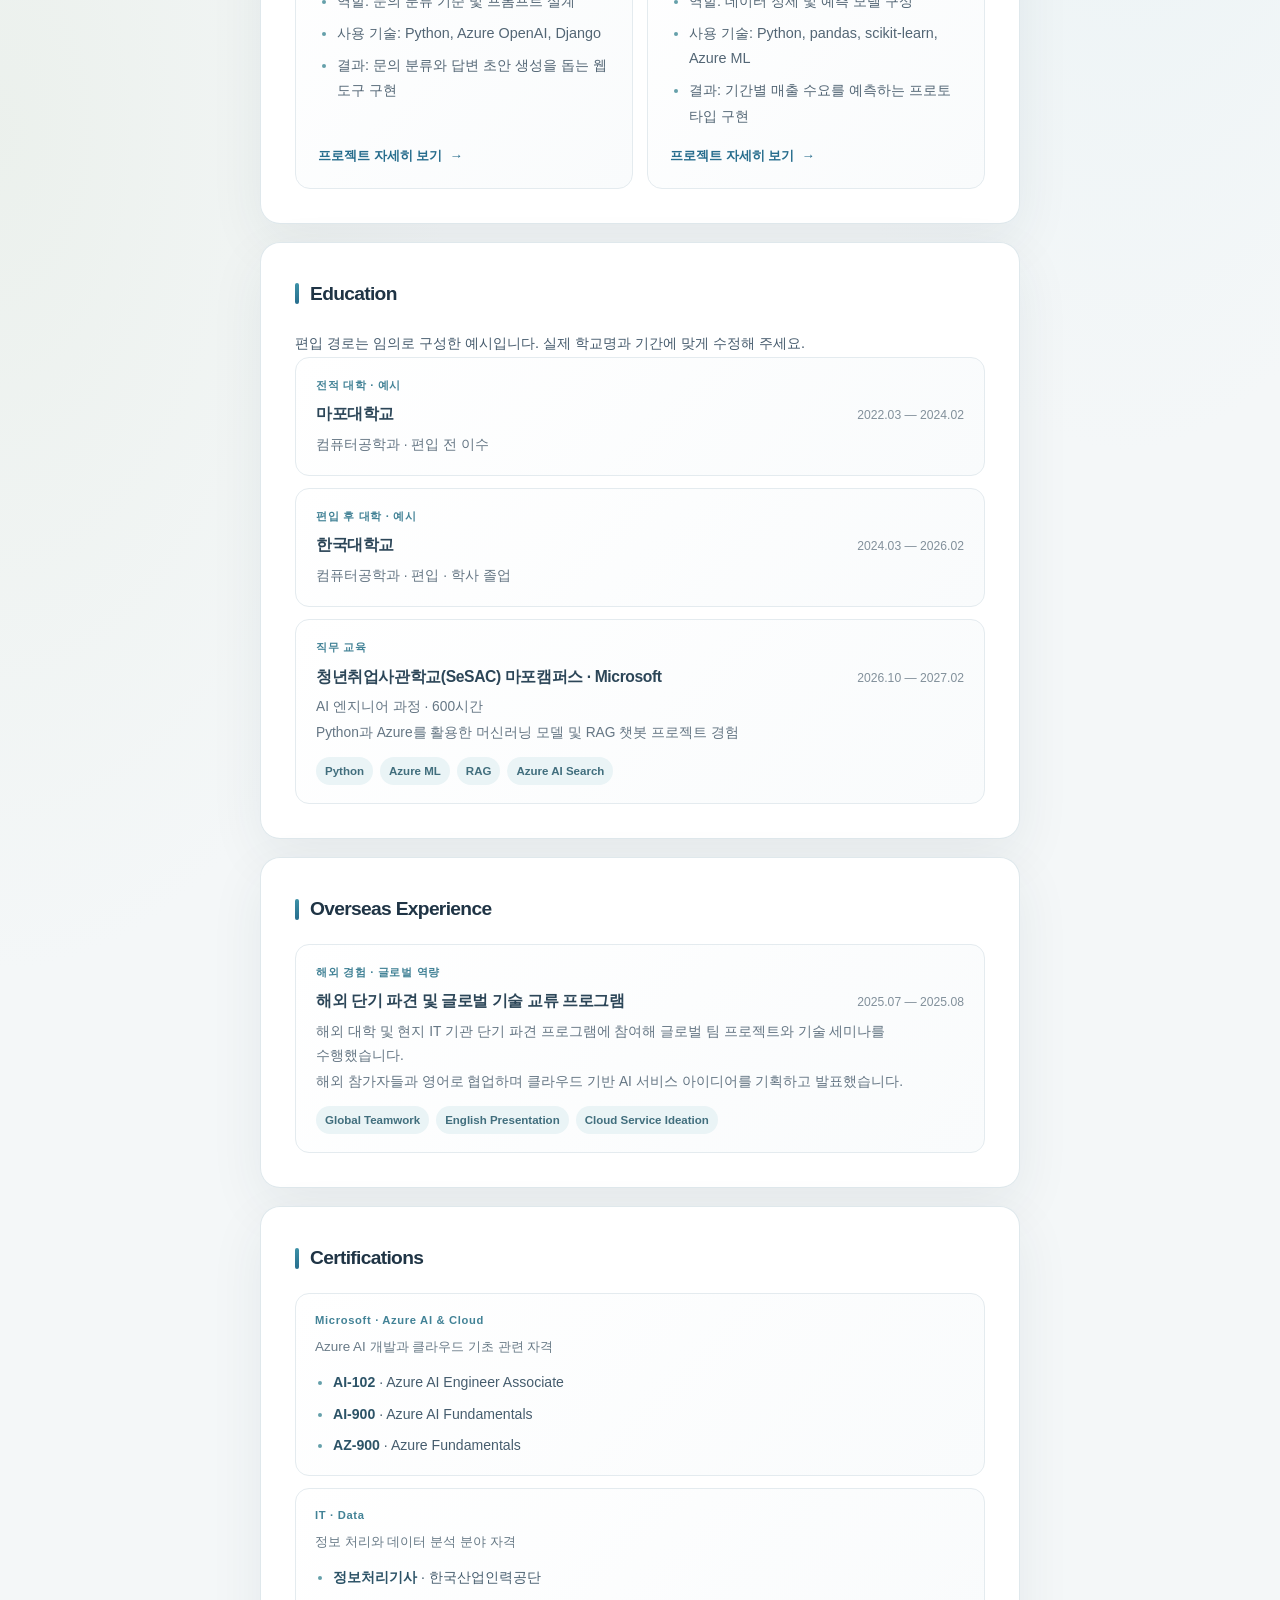
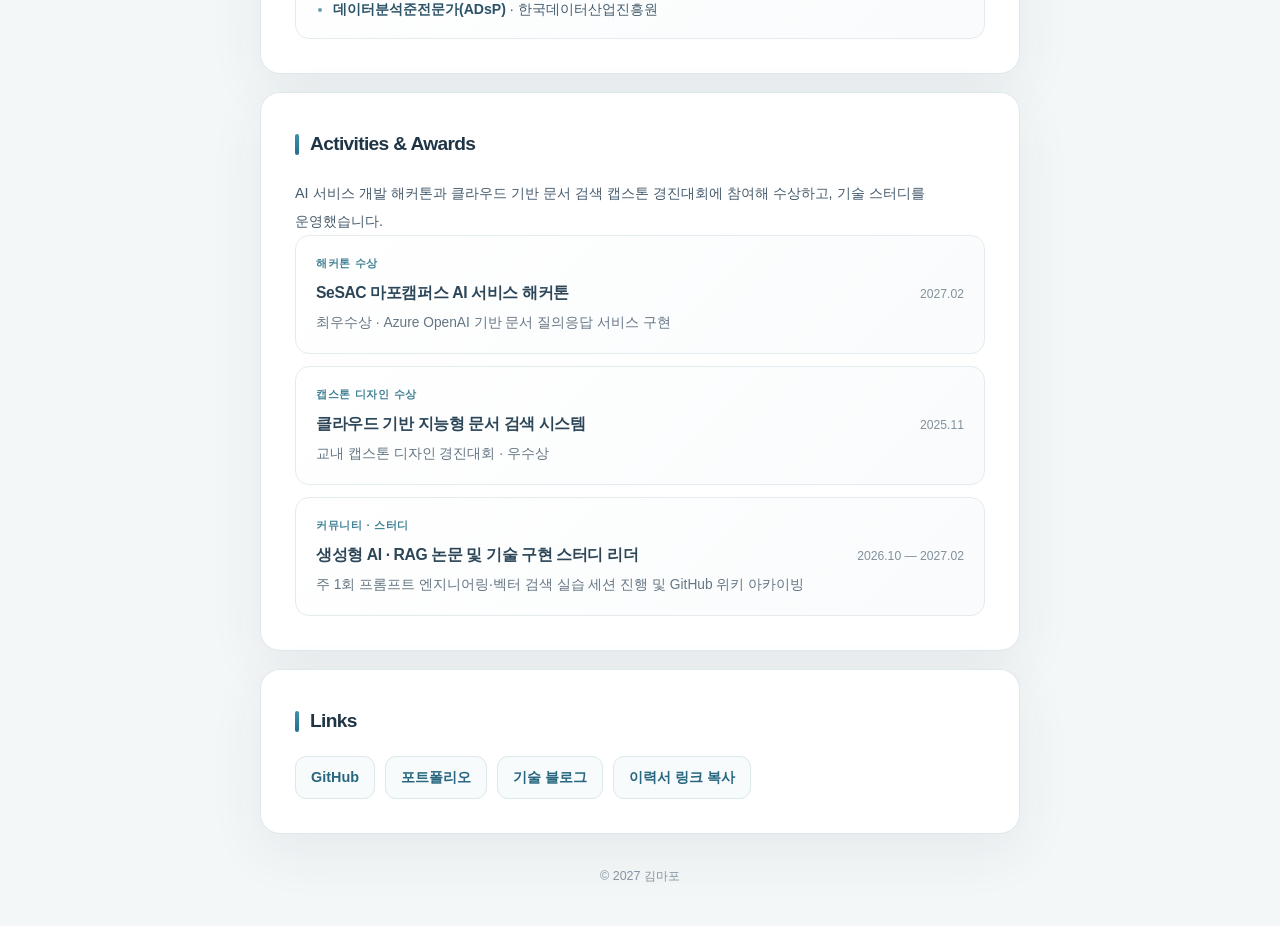
==== commit 38055076: "다크 모드, 프로젝트 유형 필터, 링크 복사 기능 및 상세 이력 보강" ====
--- a/index.html
+++ b/index.html
@@ -31,6 +31,7 @@
         <li><a href="#links"><span>08</span><span class="index-label">Links</span></a></li>
       </ol>
       <div class="section-index-actions">
+        <button class="theme-button" id="theme-toggle" type="button" aria-pressed="false">다크 모드 <span aria-hidden="true">☾</span></button>
         <button class="print-button" id="print-resume" type="button">PDF로 저장 <span aria-hidden="true">↓</span></button>
       </div>
     </nav>
@@ -43,6 +44,23 @@
           SeSAC Microsoft AI 엔지니어 과정에서 Python과 Azure로 머신러닝 모델과 RAG 챗봇을 직접 만들었습니다.
           GitHub로 코드를 관리하고 팀과 공유하며 함께 성장하는 엔지니어가 되겠습니다.
         </p>
+        <div class="about-highlights">
+          <div class="highlight-box">
+            <span class="highlight-label">AI &amp; RAG</span>
+            <strong>근거 기반 챗봇 설계</strong>
+            <p>Azure OpenAI와 AI Search를 결합해 문서 근거와 함께 응답하는 RAG 웹 챗봇 구현</p>
+          </div>
+          <div class="highlight-box">
+            <span class="highlight-label">MLOps</span>
+            <strong>학습·배포 파이프라인 자동화</strong>
+            <p>데이터 정제부터 전이학습 모델 훈련·배포까지 Azure ML 파이프라인으로 자동화</p>
+          </div>
+          <div class="highlight-box">
+            <span class="highlight-label">Collaboration</span>
+            <strong>GitHub 기반 협업 및 CI 검증</strong>
+            <p>형상 관리와 GitHub Actions 자동 검사를 통해 안정적인 팀 개발 문화 실천</p>
+          </div>
+        </div>
       </section>
       <section class="card" id="skills">
         <h2>Skills</h2>
@@ -53,20 +71,42 @@
             <p class="skill-note">데이터 정제 · 학습 파이프라인</p>
           </li>
           <li class="skill-item">
+            <div class="skill-heading"><span>Azure AI · OpenAI</span><span class="level">활용</span></div>
+            <div class="skill-meter" role="img" aria-label="Azure AI · OpenAI 숙련도: 활용"><span class="filled"></span><span class="filled"></span><span></span></div>
+            <p class="skill-note">RAG 검색 · 프롬프트 설계</p>
+          </li>
+          <li class="skill-item">
+            <div class="skill-heading"><span>Azure ML</span><span class="level">활용</span></div>
+            <div class="skill-meter" role="img" aria-label="Azure ML 숙련도: 활용"><span class="filled"></span><span class="filled"></span><span></span></div>
+            <p class="skill-note">전이학습 · 파이프라인 자동화</p>
+          </li>
+          <li class="skill-item">
             <div class="skill-heading"><span>Git · GitHub</span><span class="level">활용</span></div>
             <div class="skill-meter" role="img" aria-label="Git · GitHub 숙련도: 활용"><span class="filled"></span><span class="filled"></span><span></span></div>
-            <p class="skill-note">코드 관리 · 팀 협업</p>
-          </li>
-          <li class="skill-item">
-            <div class="skill-heading"><span>Azure AI · OpenAI</span><span class="level">기초</span></div>
-            <div class="skill-meter" role="img" aria-label="Azure AI · OpenAI 숙련도: 기초"><span class="filled"></span><span></span><span></span></div>
-            <p class="skill-note">RAG 검색 · 프롬프트 설계</p>
+            <p class="skill-note">코드 관리 · 팀 협업 · CI</p>
+          </li>
+          <li class="skill-item">
+            <div class="skill-heading"><span>Django</span><span class="level">기초</span></div>
+            <div class="skill-meter" role="img" aria-label="Django 숙련도: 기초"><span class="filled"></span><span></span><span></span></div>
+            <p class="skill-note">AI 웹 서비스 백엔드 연동</p>
+          </li>
+          <li class="skill-item">
+            <div class="skill-heading"><span>pandas · scikit-learn</span><span class="level">기초</span></div>
+            <div class="skill-meter" role="img" aria-label="pandas · scikit-learn 숙련도: 기초"><span class="filled"></span><span></span><span></span></div>
+            <p class="skill-note">데이터 분석 · 수요 예측 모델링</p>
           </li>
         </ul>
       </section>
       <section class="card" id="projects">
-        <h2>Projects</h2>
-        <article class="project">
+        <div class="project-header">
+          <h2>Projects</h2>
+          <div class="project-filters" role="group" aria-label="프로젝트 유형 필터">
+            <button class="filter-chip is-active" type="button" data-filter="all">전체 (4)</button>
+            <button class="filter-chip" type="button" data-filter="team">팀 프로젝트 (2)</button>
+            <button class="filter-chip" type="button" data-filter="personal">개인 프로젝트 (2)</button>
+          </div>
+        </div>
+        <article class="project" data-category="team">
           <!-- 여기를 내 내용으로 수정 -->
           <h3><a href="project-azure-ml.html">Azure ML 기반 이미지 분류 서비스</a></h3>
           <!-- 여기를 내 내용으로 수정 -->
@@ -81,7 +121,7 @@
           </ul>
           <a class="project-more" href="project-azure-ml.html">프로젝트 자세히 보기 <span aria-hidden="true">→</span></a>
         </article>
-        <article class="project">
+        <article class="project" data-category="team">
           <!-- 여기를 내 내용으로 수정 -->
           <h3><a href="project-rag-chatbot.html">사내 문서 Q&amp;A RAG 챗봇</a></h3>
           <!-- 여기를 내 내용으로 수정 -->
@@ -96,7 +136,7 @@
           </ul>
           <a class="project-more" href="project-rag-chatbot.html">프로젝트 자세히 보기 <span aria-hidden="true">→</span></a>
         </article>
-        <article class="project sample-project">
+        <article class="project sample-project" data-category="personal">
           <span class="sample-badge">추가 예시</span>
           <h3><a href="project-customer-ai.html">Azure AI 기반 고객 문의 분류 도우미</a></h3>
           <p class="meta">개인 프로젝트 예시</p>
@@ -107,7 +147,7 @@
           </ul>
           <a class="project-more" href="project-customer-ai.html">프로젝트 자세히 보기 <span aria-hidden="true">→</span></a>
         </article>
-        <article class="project sample-project">
+        <article class="project sample-project" data-category="personal">
           <span class="sample-badge">추가 예시</span>
           <h3><a href="project-demand-forecast.html">Azure ML 기반 매출 수요 예측</a></h3>
           <p class="meta">개인 프로젝트 예시</p>
@@ -159,11 +199,18 @@
       <section class="card" id="experience">
         <h2>Overseas Experience</h2>
         <article class="education-record">
-          <p class="record-label">해외 경험</p>
+          <p class="record-label">해외 경험 · 글로벌 역량</p>
           <div class="record-heading">
-            <h3>해외 단기 파견 프로그램</h3>
-          </div>
-          <p class="record-detail">해외 단기 파견 프로그램에 참여했습니다.</p>
+            <h3>해외 단기 파견 및 글로벌 기술 교류 프로그램</h3>
+            <span class="record-period">2025.07 — 2025.08</span>
+          </div>
+          <p class="record-detail">해외 대학 및 현지 IT 기관 단기 파견 프로그램에 참여해 글로벌 팀 프로젝트와 기술 세미나를 수행했습니다.</p>
+          <p class="record-detail">해외 참가자들과 영어로 협업하며 클라우드 기반 AI 서비스 아이디어를 기획하고 발표했습니다.</p>
+          <ul class="record-tags" aria-label="해외 경험 키워드">
+            <li>Global Teamwork</li>
+            <li>English Presentation</li>
+            <li>Cloud Service Ideation</li>
+          </ul>
         </article>
       </section>
       <section class="card" id="certifications">
@@ -190,23 +237,31 @@
       </section>
       <section class="card" id="awards">
         <h2>Activities &amp; Awards</h2>
-        <p class="section-intro">AI 서비스 개발 해커톤과 클라우드 기반 문서 검색 캡스톤 경진대회에 참여해 수상했습니다.</p>
+        <p class="section-intro">AI 서비스 개발 해커톤과 클라우드 기반 문서 검색 캡스톤 경진대회에 참여해 수상하고, 기술 스터디를 운영했습니다.</p>
         <div class="education-records">
           <article class="education-record activity-record">
-            <p class="record-label">해커톤</p>
+            <p class="record-label">해커톤 수상</p>
             <div class="record-heading">
               <h3>SeSAC 마포캠퍼스 AI 서비스 해커톤</h3>
               <span class="record-period">2027.02</span>
             </div>
-            <p class="record-detail">최우수상</p>
+            <p class="record-detail">최우수상 · Azure OpenAI 기반 문서 질의응답 서비스 구현</p>
           </article>
           <article class="education-record activity-record">
-            <p class="record-label">캡스톤 디자인</p>
+            <p class="record-label">캡스톤 디자인 수상</p>
             <div class="record-heading">
               <h3>클라우드 기반 지능형 문서 검색 시스템</h3>
               <span class="record-period">2025.11</span>
             </div>
             <p class="record-detail">교내 캡스톤 디자인 경진대회 · 우수상</p>
+          </article>
+          <article class="education-record activity-record">
+            <p class="record-label">커뮤니티 · 스터디</p>
+            <div class="record-heading">
+              <h3>생성형 AI · RAG 논문 및 기술 구현 스터디 리더</h3>
+              <span class="record-period">2026.10 — 2027.02</span>
+            </div>
+            <p class="record-detail">주 1회 프롬프트 엔지니어링·벡터 검색 실습 세션 진행 및 GitHub 위키 아카이빙</p>
           </article>
         </div>
       </section>
@@ -220,6 +275,13 @@
           <li>
             <!-- 여기를 내 내용으로 수정 -->
             <a href="https://vercel.com/">포트폴리오</a>
+          </li>
+          <li>
+            <!-- 여기를 내 내용으로 수정 -->
+            <a href="https://velog.io/">기술 블로그</a>
+          </li>
+          <li>
+            <button class="copy-link-button" id="copy-link" type="button">이력서 링크 복사</button>
           </li>
         </ul>
       </section>
@@ -232,8 +294,56 @@
       const sections = document.querySelectorAll("main section[id]");
       const indexLinks = document.querySelectorAll(".section-index a");
       const printButton = document.querySelector("#print-resume");
+      const themeButton = document.querySelector("#theme-toggle");
+      const filterChips = document.querySelectorAll(".filter-chip");
+      const projectItems = document.querySelectorAll("#projects .project");
+      const copyLinkButton = document.querySelector("#copy-link");
 
       printButton.addEventListener("click", () => window.print());
+
+      const applyTheme = (isDark) => {
+        document.documentElement.dataset.theme = isDark ? "dark" : "light";
+        themeButton.setAttribute("aria-pressed", String(isDark));
+        themeButton.innerHTML = isDark
+          ? '라이트 모드 <span aria-hidden="true">☀</span>'
+          : '다크 모드 <span aria-hidden="true">☾</span>';
+      };
+
+      const savedTheme = localStorage.getItem("resume-theme");
+      if (savedTheme === "dark") {
+        applyTheme(true);
+      }
+
+      themeButton.addEventListener("click", () => {
+        const isDark = document.documentElement.dataset.theme !== "dark";
+        applyTheme(isDark);
+        localStorage.setItem("resume-theme", isDark ? "dark" : "light");
+      });
+
+      filterChips.forEach((chip) => {
+        chip.addEventListener("click", () => {
+          const filter = chip.dataset.filter;
+          filterChips.forEach((item) => item.classList.remove("is-active"));
+          chip.classList.add("is-active");
+
+          projectItems.forEach((project) => {
+            const matches = filter === "all" ? true : project.dataset.category === filter;
+            project.hidden = !matches;
+          });
+        });
+      });
+
+      copyLinkButton.addEventListener("click", async () => {
+        try {
+          await navigator.clipboard.writeText(window.location.href);
+          copyLinkButton.textContent = "링크 복사 완료 ✓";
+          setTimeout(() => {
+            copyLinkButton.textContent = "이력서 링크 복사";
+          }, 2000);
+        } catch {
+          copyLinkButton.textContent = "복사 지원 안 됨";
+        }
+      });
 
       const sectionObserver = new IntersectionObserver((entries) => {
         const visibleSections = entries
--- a/style.css
+++ b/style.css
@@ -130,7 +130,8 @@
   font-size: 0.98rem;
 }
 
-.print-button {
+.print-button,
+.theme-button {
   display: inline-flex;
   align-items: center;
   justify-content: center;
@@ -146,7 +147,13 @@
   font-size: 0.84rem;
   font-weight: 700;
   cursor: pointer;
-  transition: background-color 160ms ease, transform 160ms ease;
+  transition: background-color 160ms ease, border-color 160ms ease, color 160ms ease, transform 160ms ease;
+}
+
+.theme-button {
+  border-color: #d3e2e7;
+  background: rgb(255 255 255 / 92%);
+  color: #275870;
 }
 
 .print-button:hover {
@@ -154,12 +161,20 @@
   background: #1f5b77;
 }
 
-.print-button:focus-visible {
+.theme-button:hover {
+  transform: translateY(-1px);
+  border-color: #b4cfd8;
+  background: #eaf4f7;
+}
+
+.print-button:focus-visible,
+.theme-button:focus-visible {
   outline: 3px solid #87bfce;
   outline-offset: 3px;
 }
 
-.print-button span {
+.print-button span,
+.theme-button span {
   font-size: 1rem;
 }
 
@@ -207,6 +222,44 @@
   word-break: keep-all;
 }
 
+.about-highlights {
+  display: grid;
+  grid-template-columns: repeat(auto-fit, minmax(190px, 1fr));
+  gap: 12px;
+  margin-top: 18px;
+}
+
+.highlight-box {
+  padding: 15px 16px;
+  border: 1px solid #e1eaee;
+  border-radius: 13px;
+  background: linear-gradient(145deg, #fbfdfe, #f3f8fa);
+}
+
+.highlight-label {
+  display: block;
+  margin-bottom: 4px;
+  color: #3f8195;
+  font-size: 0.68rem;
+  font-weight: 750;
+  letter-spacing: 0.08em;
+}
+
+.highlight-box strong {
+  display: block;
+  color: #294658;
+  font-size: 0.9rem;
+  font-weight: 750;
+}
+
+.highlight-box p {
+  margin: 6px 0 0;
+  color: #667885;
+  font-size: 0.78rem;
+  line-height: 1.55;
+  word-break: keep-all;
+}
+
 .skills,
 .links {
   display: flex;
@@ -293,13 +346,70 @@
   gap: 14px;
 }
 
-#projects > h2 {
+.project-header {
   grid-column: 1 / -1;
-  margin-bottom: 0;
+  display: flex;
+  flex-wrap: wrap;
+  align-items: center;
+  justify-content: space-between;
+  gap: 12px;
+}
+
+.project-header > h2 {
+  display: flex;
+  align-items: center;
+  gap: 11px;
+  margin: 0;
+  color: var(--ink);
+  font-size: 1.2rem;
+  font-weight: 750;
+  letter-spacing: -0.035em;
+}
+
+.project-header > h2::before {
+  width: 4px;
+  height: 21px;
+  border-radius: 9px;
+  background: linear-gradient(180deg, #3c91a7, #276d8d);
+  content: "";
+}
+
+.project-filters {
+  display: flex;
+  flex-wrap: wrap;
+  gap: 6px;
+}
+
+.filter-chip {
+  padding: 5px 11px;
+  border: 1px solid #d8e5ea;
+  border-radius: 999px;
+  background: #f8fbfc;
+  color: #5c7080;
+  font: inherit;
+  font-size: 0.76rem;
+  font-weight: 650;
+  cursor: pointer;
+  transition: background-color 150ms ease, border-color 150ms ease, color 150ms ease;
+}
+
+.filter-chip:hover {
+  border-color: #b7d2dc;
+  color: var(--accent);
+}
+
+.filter-chip.is-active {
+  border-color: var(--accent);
+  background: var(--accent);
+  color: #fff;
 }
 
 #projects > .project {
   margin-top: 0;
+}
+
+#projects > .project[hidden] {
+  display: none;
 }
 
 .sample-badge {
@@ -498,7 +608,8 @@
   transform: translateX(4px);
 }
 
-.links a {
+.links a,
+.copy-link-button {
   display: inline-flex;
   align-items: center;
   min-height: 42px;
@@ -507,13 +618,16 @@
   border-radius: 11px;
   background: #f8fbfc;
   color: #28677f;
+  font: inherit;
   font-size: 0.9rem;
   font-weight: 700;
   text-decoration: none;
+  cursor: pointer;
   transition: background-color 160ms ease, border-color 160ms ease, transform 160ms ease;
 }
 
-.links a:hover {
+.links a:hover,
+.copy-link-button:hover {
   transform: translateY(-1px);
   border-color: #b8d6de;
   background: #edf6f8;
@@ -571,7 +685,112 @@
 }
 
 .section-index-actions {
+  display: grid;
+  gap: 6px;
   margin-top: 8px;
+}
+
+html[data-theme="dark"] {
+  color-scheme: dark;
+  --ink: #e4eef4;
+  --muted: #98aab8;
+  --accent: #5cb3cc;
+  --accent-soft: #1a3545;
+  --paper: #15232e;
+  --line: #263947;
+  --shadow: 0 18px 55px rgb(0 0 0 / 35%);
+}
+
+html[data-theme="dark"] body {
+  background: #0f1a22;
+  color: var(--ink);
+}
+
+html[data-theme="dark"] .card,
+html[data-theme="dark"] .detail-card {
+  border-color: #243847;
+  background: rgb(21 35 46 / 96%);
+}
+
+html[data-theme="dark"] .card > p,
+html[data-theme="dark"] .detail-card p,
+html[data-theme="dark"] .detail-card ul,
+html[data-theme="dark"] .project ul,
+html[data-theme="dark"] .credential-group ul {
+  color: #b7c8d4;
+}
+
+html[data-theme="dark"] .highlight-box,
+html[data-theme="dark"] .skill-item,
+html[data-theme="dark"] .project,
+html[data-theme="dark"] .education-record,
+html[data-theme="dark"] .credential-group {
+  border-color: #263a49;
+  background: linear-gradient(145deg, #182834, #14222c);
+}
+
+html[data-theme="dark"] .highlight-box strong,
+html[data-theme="dark"] .skill-heading,
+html[data-theme="dark"] .record-heading h3,
+html[data-theme="dark"] .credential-group strong {
+  color: #e2eef5;
+}
+
+html[data-theme="dark"] .highlight-box p,
+html[data-theme="dark"] .skill-note,
+html[data-theme="dark"] .record-detail,
+html[data-theme="dark"] .credential-summary {
+  color: #9cb0be;
+}
+
+html[data-theme="dark"] .project h3 {
+  color: #77c4da;
+}
+
+html[data-theme="dark"] .level,
+html[data-theme="dark"] .record-tags li,
+html[data-theme="dark"] .detail-tags li {
+  border-color: #2a4556;
+  background: #1c3442;
+  color: #8ad0e3;
+}
+
+html[data-theme="dark"] .skill-meter span {
+  background: #273b49;
+}
+
+html[data-theme="dark"] .filter-chip {
+  border-color: #2b4353;
+  background: #172733;
+  color: #a6bac7;
+}
+
+html[data-theme="dark"] .filter-chip.is-active {
+  border-color: var(--accent);
+  background: var(--accent);
+  color: #0e1b24;
+}
+
+html[data-theme="dark"] .links a,
+html[data-theme="dark"] .copy-link-button {
+  border-color: #2a4353;
+  background: #172834;
+  color: #7bc7dc;
+}
+
+html[data-theme="dark"] .section-index ol {
+  border-color: #263b4a;
+  background: rgb(20 33 43 / 92%);
+}
+
+html[data-theme="dark"] .section-index a {
+  color: #9fb2c0;
+}
+
+html[data-theme="dark"] .theme-button {
+  border-color: #2c4657;
+  background: #182a37;
+  color: #cbe6ef;
 }
 
 footer {
@@ -787,10 +1006,12 @@
   .section-index-actions {
     display: flex;
     justify-content: center;
+    gap: 8px;
     margin-top: 7px;
   }
 
-  .section-index-actions .print-button {
+  .section-index-actions .print-button,
+  .section-index-actions .theme-button {
     width: auto;
     min-height: 36px;
     padding: 6px 14px;
